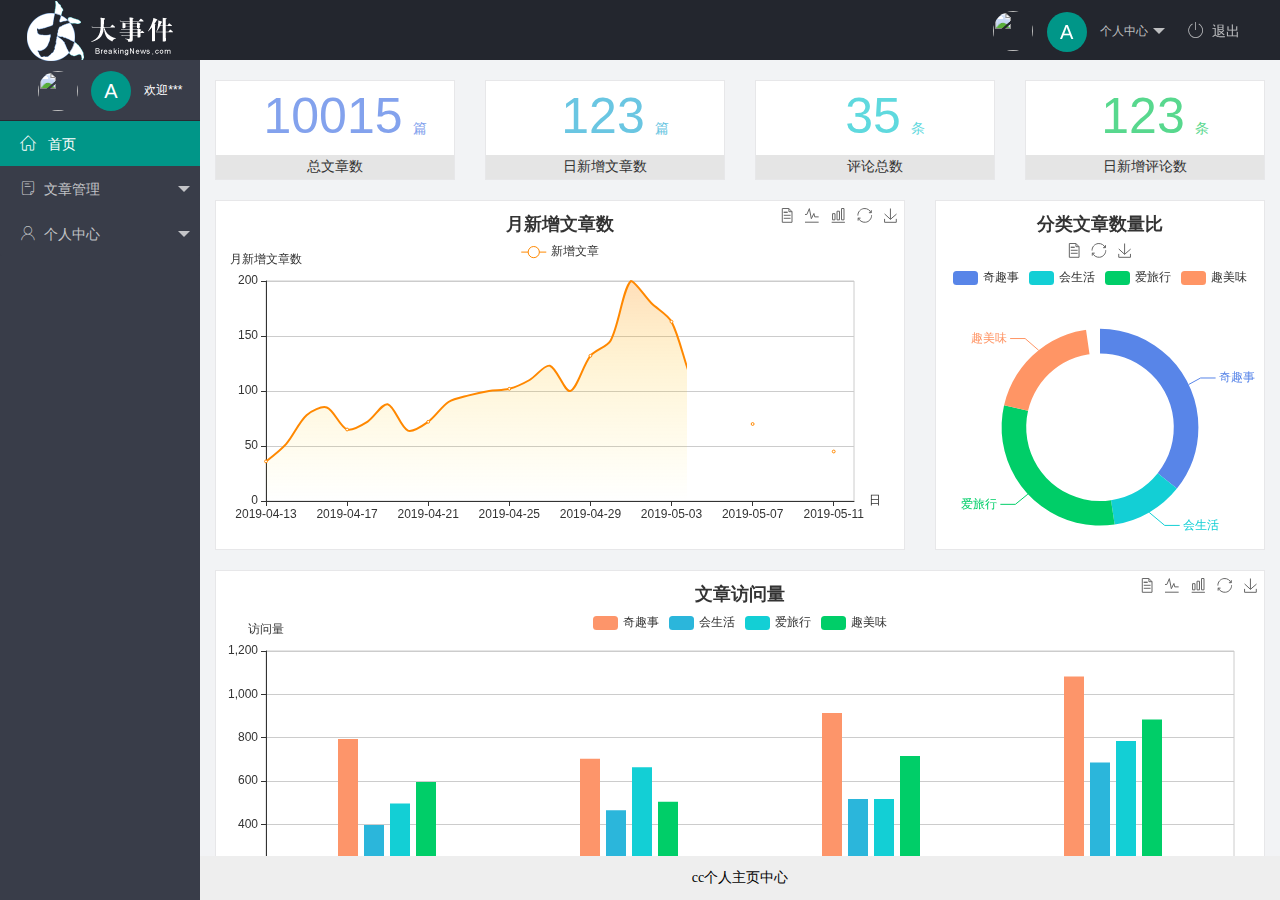
==== index.html @ 336de755 "完成了主页功能得开发" ====
<!DOCTYPE html>
<html lang="en">

<head>
    <meta charset="UTF-8">
    <meta http-equiv="X-UA-Compatible" content="IE=edge">
    <meta name="viewport" content="width=device-width, initial-scale=1.0">
    <title>后台主页</title>
    <!-- 导入layui的样式表 -->
    <link rel="stylesheet" href="./assets/lib/layui/css/layui.css">
    <!-- 导入自己的样式表 -->
    <link rel="stylesheet" href="./assets/css/index.css">
    <!-- 导入阿里字体图标样式 -->
    <link rel="stylesheet" href="./assets/fonts/iconfont.css">
</head>

<body class="layui-layout-body">
    <div class="layui-layout layui-layout-admin">
        <div class="layui-header">
            <div class="layui-logo">
                <img src="./assets/images/logo.png" alt="" />
            </div>
            <!-- 头部区域（可配合layui 已有的水平导航） -->
            <ul class="layui-nav layui-layout-right">
                <li class="layui-nav-item">
                    <a href="javascript:;" class="userinfo">
                        <img src="//tva1.sinaimg.cn/crop.0.0.118.118.180/5db11ff4gw1e77d3nqrv8j203b03cweg.jpg"
                            class="layui-nav-img">
                        <span class="text-avatar">A</span>
                        个人中心
                    </a>
                    <dl class="layui-nav-child">
                        <dd><a href="">基本资料</a></dd>
                        <dd><a href="">更换头像</a></dd>
                        <dd><a href="">重置密码</a></dd>
                    </dl>
                </li>
                <li class="layui-nav-item">
                    <a href="javascript:;" id="btnLogout"><span class="iconfont icon-tuichu"></span>退出</a>
                </li>
            </ul>
        </div>

        <div class="layui-side layui-bg-black">
            <div class="layui-side-scroll">
                <div class="userinfo">
                    <img src="//tva1.sinaimg.cn/crop.0.0.118.118.180/5db11ff4gw1e77d3nqrv8j203b03cweg.jpg"
                        class="layui-nav-img">
                    <span class="text-avatar">A</span>
                    <span id="welcome">欢迎***</span>
                </div>
                <!-- 左侧导航区域（可配合layui已有的垂直导航） -->
                <ul class="layui-nav layui-nav-tree" lay-shrink="all">
                    <li class="layui-nav-item layui-this">
                        <a href="./home/dashboard.html" target="fm">
                            <span class="iconfont icon-home">
                            </span>首页
                        </a>
                    </li>
                    <li class="layui-nav-item">
                        <a class="" href="javascript:;"><span class="iconfont icon-16"></span>文章管理</a>
                        <dl class="layui-nav-child">
                            <dd><a href="javascript:;"><i class="layui-icon layui-icon-form"></i>文章类别</a></dd>
                            <dd><a href="javascript:;"><i class="layui-icon layui-icon-template-1"></i>文章列表</a></dd>
                            <dd><a href="javascript:;"><i class="layui-icon layui-icon-edit"></i>发布文章</a></dd>
                        </dl>
                    </li>
                    <li class="layui-nav-item">
                        <a href="javascript:;"><span class="iconfont icon-user"></span>个人中心</a>
                        <dl class="layui-nav-child">
                            <dd><a href="javascript:;"><i class="layui-icon layui-icon-user"></i>基本资料</a></dd>
                            <dd><a href="javascript:;"><i class="layui-icon layui-icon-release"></i>更换头像</a></dd>
                            <dd><a href="javascript:;"><i class="layui-icon layui-icon-set-fill"></i>重置密码</a></dd>
                        </dl>
                    </li>
                </ul>
            </div>
        </div>

        <div class="layui-body">
            <!-- 内容主体区域 -->
            <!-- 默认指定一个页面 -->
            <iframe name="fm" src="./home/dashboard.html" frameborder="0"></iframe>
        </div>

        <div class="layui-footer">
            <!-- 底部固定区域 -->
            cc个人主页中心
        </div>
    </div>
    <!-- 导入layui的js文件 -->
    <script src="./assets/lib/layui/layui.all.js"></script>
    <!-- 导入jquery -->
    <script src="./assets/lib/jquery.js"></script>
    <!-- 导入baseAPIjs文件 -->
    <script src="./assets/js/baseAPI.js"></script>
    <!-- 导入自己的js文件 -->
    <script src="./assets/js/index.js"></script>
</body>

</html>
---- assets/lib/layui/css/layui.css ----
/** layui-v2.5.5 MIT License By https://www.layui.com */
 .layui-inline,img{display:inline-block;vertical-align:middle}h1,h2,h3,h4,h5,h6{font-weight:400}.layui-edge,.layui-header,.layui-inline,.layui-main{position:relative}.layui-body,.layui-edge,.layui-elip{overflow:hidden}.layui-btn,.layui-edge,.layui-inline,img{vertical-align:middle}.layui-btn,.layui-disabled,.layui-icon,.layui-unselect{-moz-user-select:none;-webkit-user-select:none;-ms-user-select:none}.layui-elip,.layui-form-checkbox span,.layui-form-pane .layui-form-label{text-overflow:ellipsis;white-space:nowrap}.layui-breadcrumb,.layui-tree-btnGroup{visibility:hidden}blockquote,body,button,dd,div,dl,dt,form,h1,h2,h3,h4,h5,h6,input,li,ol,p,pre,td,textarea,th,ul{margin:0;padding:0;-webkit-tap-highlight-color:rgba(0,0,0,0)}a:active,a:hover{outline:0}img{border:none}li{list-style:none}table{border-collapse:collapse;border-spacing:0}h4,h5,h6{font-size:100%}button,input,optgroup,option,select,textarea{font-family:inherit;font-size:inherit;font-style:inherit;font-weight:inherit;outline:0}pre{white-space:pre-wrap;white-space:-moz-pre-wrap;white-space:-pre-wrap;white-space:-o-pre-wrap;word-wrap:break-word}body{line-height:24px;font:14px Helvetica Neue,Helvetica,PingFang SC,Tahoma,Arial,sans-serif}hr{height:1px;margin:10px 0;border:0;clear:both}a{color:#333;text-decoration:none}a:hover{color:#777}a cite{font-style:normal;*cursor:pointer}.layui-border-box,.layui-border-box *{box-sizing:border-box}.layui-box,.layui-box *{box-sizing:content-box}.layui-clear{clear:both;*zoom:1}.layui-clear:after{content:'\20';clear:both;*zoom:1;display:block;height:0}.layui-inline{*display:inline;*zoom:1}.layui-edge{display:inline-block;width:0;height:0;border-width:6px;border-style:dashed;border-color:transparent}.layui-edge-top{top:-4px;border-bottom-color:#999;border-bottom-style:solid}.layui-edge-right{border-left-color:#999;border-left-style:solid}.layui-edge-bottom{top:2px;border-top-color:#999;border-top-style:solid}.layui-edge-left{border-right-color:#999;border-right-style:solid}.layui-disabled,.layui-disabled:hover{color:#d2d2d2!important;cursor:not-allowed!important}.layui-circle{border-radius:100%}.layui-show{display:block!important}.layui-hide{display:none!important}@font-face{font-family:layui-icon;src:url(../font/iconfont.eot?v=250);src:url(../font/iconfont.eot?v=250#iefix) format('embedded-opentype'),url(../font/iconfont.woff2?v=250) format('woff2'),url(../font/iconfont.woff?v=250) format('woff'),url(../font/iconfont.ttf?v=250) format('truetype'),url(../font/iconfont.svg?v=250#layui-icon) format('svg')}.layui-icon{font-family:layui-icon!important;font-size:16px;font-style:normal;-webkit-font-smoothing:antialiased;-moz-osx-font-smoothing:grayscale}.layui-icon-reply-fill:before{content:"\e611"}.layui-icon-set-fill:before{content:"\e614"}.layui-icon-menu-fill:before{content:"\e60f"}.layui-icon-search:before{content:"\e615"}.layui-icon-share:before{content:"\e641"}.layui-icon-set-sm:before{content:"\e620"}.layui-icon-engine:before{content:"\e628"}.layui-icon-close:before{content:"\1006"}.layui-icon-close-fill:before{content:"\1007"}.layui-icon-chart-screen:before{content:"\e629"}.layui-icon-star:before{content:"\e600"}.layui-icon-circle-dot:before{content:"\e617"}.layui-icon-chat:before{content:"\e606"}.layui-icon-release:before{content:"\e609"}.layui-icon-list:before{content:"\e60a"}.layui-icon-chart:before{content:"\e62c"}.layui-icon-ok-circle:before{content:"\1005"}.layui-icon-layim-theme:before{content:"\e61b"}.layui-icon-table:before{content:"\e62d"}.layui-icon-right:before{content:"\e602"}.layui-icon-left:before{content:"\e603"}.layui-icon-cart-simple:before{content:"\e698"}.layui-icon-face-cry:before{content:"\e69c"}.layui-icon-face-smile:before{content:"\e6af"}.layui-icon-survey:before{content:"\e6b2"}.layui-icon-tree:before{content:"\e62e"}.layui-icon-upload-circle:before{content:"\e62f"}.layui-icon-add-circle:before{content:"\e61f"}.layui-icon-download-circle:before{content:"\e601"}.layui-icon-templeate-1:before{content:"\e630"}.layui-icon-util:before{content:"\e631"}.layui-icon-face-surprised:before{content:"\e664"}.layui-icon-edit:before{content:"\e642"}.layui-icon-speaker:before{content:"\e645"}.layui-icon-down:before{content:"\e61a"}.layui-icon-file:before{content:"\e621"}.layui-icon-layouts:before{content:"\e632"}.layui-icon-rate-half:before{content:"\e6c9"}.layui-icon-add-circle-fine:before{content:"\e608"}.layui-icon-prev-circle:before{content:"\e633"}.layui-icon-read:before{content:"\e705"}.layui-icon-404:before{content:"\e61c"}.layui-icon-carousel:before{content:"\e634"}.layui-icon-help:before{content:"\e607"}.layui-icon-code-circle:before{content:"\e635"}.layui-icon-water:before{content:"\e636"}.layui-icon-username:before{content:"\e66f"}.layui-icon-find-fill:before{content:"\e670"}.layui-icon-about:before{content:"\e60b"}.layui-icon-location:before{content:"\e715"}.layui-icon-up:before{content:"\e619"}.layui-icon-pause:before{content:"\e651"}.layui-icon-date:before{content:"\e637"}.layui-icon-layim-uploadfile:before{content:"\e61d"}.layui-icon-delete:before{content:"\e640"}.layui-icon-play:before{content:"\e652"}.layui-icon-top:before{content:"\e604"}.layui-icon-friends:before{content:"\e612"}.layui-icon-refresh-3:before{content:"\e9aa"}.layui-icon-ok:before{content:"\e605"}.layui-icon-layer:before{content:"\e638"}.layui-icon-face-smile-fine:before{content:"\e60c"}.layui-icon-dollar:before{content:"\e659"}.layui-icon-group:before{content:"\e613"}.layui-icon-layim-download:before{content:"\e61e"}.layui-icon-picture-fine:before{content:"\e60d"}.layui-icon-link:before{content:"\e64c"}.layui-icon-diamond:before{content:"\e735"}.layui-icon-log:before{content:"\e60e"}.layui-icon-rate-solid:before{content:"\e67a"}.layui-icon-fonts-del:before{content:"\e64f"}.layui-icon-unlink:before{content:"\e64d"}.layui-icon-fonts-clear:before{content:"\e639"}.layui-icon-triangle-r:before{content:"\e623"}.layui-icon-circle:before{content:"\e63f"}.layui-icon-radio:before{content:"\e643"}.layui-icon-align-center:before{content:"\e647"}.layui-icon-align-right:before{content:"\e648"}.layui-icon-align-left:before{content:"\e649"}.layui-icon-loading-1:before{content:"\e63e"}.layui-icon-return:before{content:"\e65c"}.layui-icon-fonts-strong:before{content:"\e62b"}.layui-icon-upload:before{content:"\e67c"}.layui-icon-dialogue:before{content:"\e63a"}.layui-icon-video:before{content:"\e6ed"}.layui-icon-headset:before{content:"\e6fc"}.layui-icon-cellphone-fine:before{content:"\e63b"}.layui-icon-add-1:before{content:"\e654"}.layui-icon-face-smile-b:before{content:"\e650"}.layui-icon-fonts-html:before{content:"\e64b"}.layui-icon-form:before{content:"\e63c"}.layui-icon-cart:before{content:"\e657"}.layui-icon-camera-fill:before{content:"\e65d"}.layui-icon-tabs:before{content:"\e62a"}.layui-icon-fonts-code:before{content:"\e64e"}.layui-icon-fire:before{content:"\e756"}.layui-icon-set:before{content:"\e716"}.layui-icon-fonts-u:before{content:"\e646"}.layui-icon-triangle-d:before{content:"\e625"}.layui-icon-tips:before{content:"\e702"}.layui-icon-picture:before{content:"\e64a"}.layui-icon-more-vertical:before{content:"\e671"}.layui-icon-flag:before{content:"\e66c"}.layui-icon-loading:before{content:"\e63d"}.layui-icon-fonts-i:before{content:"\e644"}.layui-icon-refresh-1:before{content:"\e666"}.layui-icon-rmb:before{content:"\e65e"}.layui-icon-home:before{content:"\e68e"}.layui-icon-user:before{content:"\e770"}.layui-icon-notice:before{content:"\e667"}.layui-icon-login-weibo:before{content:"\e675"}.layui-icon-voice:before{content:"\e688"}.layui-icon-upload-drag:before{content:"\e681"}.layui-icon-login-qq:before{content:"\e676"}.layui-icon-snowflake:before{content:"\e6b1"}.layui-icon-file-b:before{content:"\e655"}.layui-icon-template:before{content:"\e663"}.layui-icon-auz:before{content:"\e672"}.layui-icon-console:before{content:"\e665"}.layui-icon-app:before{content:"\e653"}.layui-icon-prev:before{content:"\e65a"}.layui-icon-website:before{content:"\e7ae"}.layui-icon-next:before{content:"\e65b"}.layui-icon-component:before{content:"\e857"}.layui-icon-more:before{content:"\e65f"}.layui-icon-login-wechat:before{content:"\e677"}.layui-icon-shrink-right:before{content:"\e668"}.layui-icon-spread-left:before{content:"\e66b"}.layui-icon-camera:before{content:"\e660"}.layui-icon-note:before{content:"\e66e"}.layui-icon-refresh:before{content:"\e669"}.layui-icon-female:before{content:"\e661"}.layui-icon-male:before{content:"\e662"}.layui-icon-password:before{content:"\e673"}.layui-icon-senior:before{content:"\e674"}.layui-icon-theme:before{content:"\e66a"}.layui-icon-tread:before{content:"\e6c5"}.layui-icon-praise:before{content:"\e6c6"}.layui-icon-star-fill:before{content:"\e658"}.layui-icon-rate:before{content:"\e67b"}.layui-icon-template-1:before{content:"\e656"}.layui-icon-vercode:before{content:"\e679"}.layui-icon-cellphone:before{content:"\e678"}.layui-icon-screen-full:before{content:"\e622"}.layui-icon-screen-restore:before{content:"\e758"}.layui-icon-cols:before{content:"\e610"}.layui-icon-export:before{content:"\e67d"}.layui-icon-print:before{content:"\e66d"}.layui-icon-slider:before{content:"\e714"}.layui-icon-addition:before{content:"\e624"}.layui-icon-subtraction:before{content:"\e67e"}.layui-icon-service:before{content:"\e626"}.layui-icon-transfer:before{content:"\e691"}.layui-main{width:1140px;margin:0 auto}.layui-header{z-index:1000;height:60px}.layui-header a:hover{transition:all .5s;-webkit-transition:all .5s}.layui-side{position:fixed;left:0;top:0;bottom:0;z-index:999;width:200px;overflow-x:hidden}.layui-side-scroll{position:relative;width:220px;height:100%;overflow-x:hidden}.layui-body{position:absolute;left:200px;right:0;top:0;bottom:0;z-index:998;width:auto;overflow-y:auto;box-sizing:border-box}.layui-layout-body{overflow:hidden}.layui-layout-admin .layui-header{background-color:#23262E}.layui-layout-admin .layui-side{top:60px;width:200px;overflow-x:hidden}.layui-layout-admin .layui-body{position:fixed;top:60px;bottom:44px}.layui-layout-admin .layui-main{width:auto;margin:0 15px}.layui-layout-admin .layui-footer{position:fixed;left:200px;right:0;bottom:0;height:44px;line-height:44px;padding:0 15px;background-color:#eee}.layui-layout-admin .layui-logo{position:absolute;left:0;top:0;width:200px;height:100%;line-height:60px;text-align:center;color:#009688;font-size:16px}.layui-layout-admin .layui-header .layui-nav{background:0 0}.layui-layout-left{position:absolute!important;left:200px;top:0}.layui-layout-right{position:absolute!important;right:0;top:0}.layui-container{position:relative;margin:0 auto;padding:0 15px;box-sizing:border-box}.layui-fluid{position:relative;margin:0 auto;padding:0 15px}.layui-row:after,.layui-row:before{content:'';display:block;clear:both}.layui-col-lg1,.layui-col-lg10,.layui-col-lg11,.layui-col-lg12,.layui-col-lg2,.layui-col-lg3,.layui-col-lg4,.layui-col-lg5,.layui-col-lg6,.layui-col-lg7,.layui-col-lg8,.layui-col-lg9,.layui-col-md1,.layui-col-md10,.layui-col-md11,.layui-col-md12,.layui-col-md2,.layui-col-md3,.layui-col-md4,.layui-col-md5,.layui-col-md6,.layui-col-md7,.layui-col-md8,.layui-col-md9,.layui-col-sm1,.layui-col-sm10,.layui-col-sm11,.layui-col-sm12,.layui-col-sm2,.layui-col-sm3,.layui-col-sm4,.layui-col-sm5,.layui-col-sm6,.layui-col-sm7,.layui-col-sm8,.layui-col-sm9,.layui-col-xs1,.layui-col-xs10,.layui-col-xs11,.layui-col-xs12,.layui-col-xs2,.layui-col-xs3,.layui-col-xs4,.layui-col-xs5,.layui-col-xs6,.layui-col-xs7,.layui-col-xs8,.layui-col-xs9{position:relative;display:block;box-sizing:border-box}.layui-col-xs1,.layui-col-xs10,.layui-col-xs11,.layui-col-xs12,.layui-col-xs2,.layui-col-xs3,.layui-col-xs4,.layui-col-xs5,.layui-col-xs6,.layui-col-xs7,.layui-col-xs8,.layui-col-xs9{float:left}.layui-col-xs1{width:8.33333333%}.layui-col-xs2{width:16.66666667%}.layui-col-xs3{width:25%}.layui-col-xs4{width:33.33333333%}.layui-col-xs5{width:41.66666667%}.layui-col-xs6{width:50%}.layui-col-xs7{width:58.33333333%}.layui-col-xs8{width:66.66666667%}.layui-col-xs9{width:75%}.layui-col-xs10{width:83.33333333%}.layui-col-xs11{width:91.66666667%}.layui-col-xs12{width:100%}.layui-col-xs-offset1{margin-left:8.33333333%}.layui-col-xs-offset2{margin-left:16.66666667%}.layui-col-xs-offset3{margin-left:25%}.layui-col-xs-offset4{margin-left:33.33333333%}.layui-col-xs-offset5{margin-left:41.66666667%}.layui-col-xs-offset6{margin-left:50%}.layui-col-xs-offset7{margin-left:58.33333333%}.layui-col-xs-offset8{margin-left:66.66666667%}.layui-col-xs-offset9{margin-left:75%}.layui-col-xs-offset10{margin-left:83.33333333%}.layui-col-xs-offset11{margin-left:91.66666667%}.layui-col-xs-offset12{margin-left:100%}@media screen and (max-width:768px){.layui-hide-xs{display:none!important}.layui-show-xs-block{display:block!important}.layui-show-xs-inline{display:inline!important}.layui-show-xs-inline-block{display:inline-block!important}}@media screen and (min-width:768px){.layui-container{width:750px}.layui-hide-sm{display:none!important}.layui-show-sm-block{display:block!important}.layui-show-sm-inline{display:inline!important}.layui-show-sm-inline-block{display:inline-block!important}.layui-col-sm1,.layui-col-sm10,.layui-col-sm11,.layui-col-sm12,.layui-col-sm2,.layui-col-sm3,.layui-col-sm4,.layui-col-sm5,.layui-col-sm6,.layui-col-sm7,.layui-col-sm8,.layui-col-sm9{float:left}.layui-col-sm1{width:8.33333333%}.layui-col-sm2{width:16.66666667%}.layui-col-sm3{width:25%}.layui-col-sm4{width:33.33333333%}.layui-col-sm5{width:41.66666667%}.layui-col-sm6{width:50%}.layui-col-sm7{width:58.33333333%}.layui-col-sm8{width:66.66666667%}.layui-col-sm9{width:75%}.layui-col-sm10{width:83.33333333%}.layui-col-sm11{width:91.66666667%}.layui-col-sm12{width:100%}.layui-col-sm-offset1{margin-left:8.33333333%}.layui-col-sm-offset2{margin-left:16.66666667%}.layui-col-sm-offset3{margin-left:25%}.layui-col-sm-offset4{margin-left:33.33333333%}.layui-col-sm-offset5{margin-left:41.66666667%}.layui-col-sm-offset6{margin-left:50%}.layui-col-sm-offset7{margin-left:58.33333333%}.layui-col-sm-offset8{margin-left:66.66666667%}.layui-col-sm-offset9{margin-left:75%}.layui-col-sm-offset10{margin-left:83.33333333%}.layui-col-sm-offset11{margin-left:91.66666667%}.layui-col-sm-offset12{margin-left:100%}}@media screen and (min-width:992px){.layui-container{width:970px}.layui-hide-md{display:none!important}.layui-show-md-block{display:block!important}.layui-show-md-inline{display:inline!important}.layui-show-md-inline-block{display:inline-block!important}.layui-col-md1,.layui-col-md10,.layui-col-md11,.layui-col-md12,.layui-col-md2,.layui-col-md3,.layui-col-md4,.layui-col-md5,.layui-col-md6,.layui-col-md7,.layui-col-md8,.layui-col-md9{float:left}.layui-col-md1{width:8.33333333%}.layui-col-md2{width:16.66666667%}.layui-col-md3{width:25%}.layui-col-md4{width:33.33333333%}.layui-col-md5{width:41.66666667%}.layui-col-md6{width:50%}.layui-col-md7{width:58.33333333%}.layui-col-md8{width:66.66666667%}.layui-col-md9{width:75%}.layui-col-md10{width:83.33333333%}.layui-col-md11{width:91.66666667%}.layui-col-md12{width:100%}.layui-col-md-offset1{margin-left:8.33333333%}.layui-col-md-offset2{margin-left:16.66666667%}.layui-col-md-offset3{margin-left:25%}.layui-col-md-offset4{margin-left:33.33333333%}.layui-col-md-offset5{margin-left:41.66666667%}.layui-col-md-offset6{margin-left:50%}.layui-col-md-offset7{margin-left:58.33333333%}.layui-col-md-offset8{margin-left:66.66666667%}.layui-col-md-offset9{margin-left:75%}.layui-col-md-offset10{margin-left:83.33333333%}.layui-col-md-offset11{margin-left:91.66666667%}.layui-col-md-offset12{margin-left:100%}}@media screen and (min-width:1200px){.layui-container{width:1170px}.layui-hide-lg{display:none!important}.layui-show-lg-block{display:block!important}.layui-show-lg-inline{display:inline!important}.layui-show-lg-inline-block{display:inline-block!important}.layui-col-lg1,.layui-col-lg10,.layui-col-lg11,.layui-col-lg12,.layui-col-lg2,.layui-col-lg3,.layui-col-lg4,.layui-col-lg5,.layui-col-lg6,.layui-col-lg7,.layui-col-lg8,.layui-col-lg9{float:left}.layui-col-lg1{width:8.33333333%}.layui-col-lg2{width:16.66666667%}.layui-col-lg3{width:25%}.layui-col-lg4{width:33.33333333%}.layui-col-lg5{width:41.66666667%}.layui-col-lg6{width:50%}.layui-col-lg7{width:58.33333333%}.layui-col-lg8{width:66.66666667%}.layui-col-lg9{width:75%}.layui-col-lg10{width:83.33333333%}.layui-col-lg11{width:91.66666667%}.layui-col-lg12{width:100%}.layui-col-lg-offset1{margin-left:8.33333333%}.layui-col-lg-offset2{margin-left:16.66666667%}.layui-col-lg-offset3{margin-left:25%}.layui-col-lg-offset4{margin-left:33.33333333%}.layui-col-lg-offset5{margin-left:41.66666667%}.layui-col-lg-offset6{margin-left:50%}.layui-col-lg-offset7{margin-left:58.33333333%}.layui-col-lg-offset8{margin-left:66.66666667%}.layui-col-lg-offset9{margin-left:75%}.layui-col-lg-offset10{margin-left:83.33333333%}.layui-col-lg-offset11{margin-left:91.66666667%}.layui-col-lg-offset12{margin-left:100%}}.layui-col-space1{margin:-.5px}.layui-col-space1>*{padding:.5px}.layui-col-space3{margin:-1.5px}.layui-col-space3>*{padding:1.5px}.layui-col-space5{margin:-2.5px}.layui-col-space5>*{padding:2.5px}.layui-col-space8{margin:-3.5px}.layui-col-space8>*{padding:3.5px}.layui-col-space10{margin:-5px}.layui-col-space10>*{padding:5px}.layui-col-space12{margin:-6px}.layui-col-space12>*{padding:6px}.layui-col-space15{margin:-7.5px}.layui-col-space15>*{padding:7.5px}.layui-col-space18{margin:-9px}.layui-col-space18>*{padding:9px}.layui-col-space20{margin:-10px}.layui-col-space20>*{padding:10px}.layui-col-space22{margin:-11px}.layui-col-space22>*{padding:11px}.layui-col-space25{margin:-12.5px}.layui-col-space25>*{padding:12.5px}.layui-col-space30{margin:-15px}.layui-col-space30>*{padding:15px}.layui-btn,.layui-input,.layui-select,.layui-textarea,.layui-upload-button{outline:0;-webkit-appearance:none;transition:all .3s;-webkit-transition:all .3s;box-sizing:border-box}.layui-elem-quote{margin-bottom:10px;padding:15px;line-height:22px;border-left:5px solid #009688;border-radius:0 2px 2px 0;background-color:#f2f2f2}.layui-quote-nm{border-style:solid;border-width:1px 1px 1px 5px;background:0 0}.layui-elem-field{margin-bottom:10px;padding:0;border-width:1px;border-style:solid}.layui-elem-field legend{margin-left:20px;padding:0 10px;font-size:20px;font-weight:300}.layui-field-title{margin:10px 0 20px;border-width:1px 0 0}.layui-field-box{padding:10px 15px}.layui-field-title .layui-field-box{padding:10px 0}.layui-progress{position:relative;height:6px;border-radius:20px;background-color:#e2e2e2}.layui-progress-bar{position:absolute;left:0;top:0;width:0;max-width:100%;height:6px;border-radius:20px;text-align:right;background-color:#5FB878;transition:all .3s;-webkit-transition:all .3s}.layui-progress-big,.layui-progress-big .layui-progress-bar{height:18px;line-height:18px}.layui-progress-text{position:relative;top:-20px;line-height:18px;font-size:12px;color:#666}.layui-progress-big .layui-progress-text{position:static;padding:0 10px;color:#fff}.layui-collapse{border-width:1px;border-style:solid;border-radius:2px}.layui-colla-content,.layui-colla-item{border-top-width:1px;border-top-style:solid}.layui-colla-item:first-child{border-top:none}.layui-colla-title{position:relative;height:42px;line-height:42px;padding:0 15px 0 35px;color:#333;background-color:#f2f2f2;cursor:pointer;font-size:14px;overflow:hidden}.layui-colla-content{display:none;padding:10px 15px;line-height:22px;color:#666}.layui-colla-icon{position:absolute;left:15px;top:0;font-size:14px}.layui-card{margin-bottom:15px;border-radius:2px;background-color:#fff;box-shadow:0 1px 2px 0 rgba(0,0,0,.05)}.layui-card:last-child{margin-bottom:0}.layui-card-header{position:relative;height:42px;line-height:42px;padding:0 15px;border-bottom:1px solid #f6f6f6;color:#333;border-radius:2px 2px 0 0;font-size:14px}.layui-bg-black,.layui-bg-blue,.layui-bg-cyan,.layui-bg-green,.layui-bg-orange,.layui-bg-red{color:#fff!important}.layui-card-body{position:relative;padding:10px 15px;line-height:24px}.layui-card-body[pad15]{padding:15px}.layui-card-body[pad20]{padding:20px}.layui-card-body .layui-table{margin:5px 0}.layui-card .layui-tab{margin:0}.layui-panel-window{position:relative;padding:15px;border-radius:0;border-top:5px solid #E6E6E6;background-color:#fff}.layui-auxiliar-moving{position:fixed;left:0;right:0;top:0;bottom:0;width:100%;height:100%;background:0 0;z-index:9999999999}.layui-form-label,.layui-form-mid,.layui-form-select,.layui-input-block,.layui-input-inline,.layui-textarea{position:relative}.layui-bg-red{background-color:#FF5722!important}.layui-bg-orange{background-color:#FFB800!important}.layui-bg-green{background-color:#009688!important}.layui-bg-cyan{background-color:#2F4056!important}.layui-bg-blue{background-color:#1E9FFF!important}.layui-bg-black{background-color:#393D49!important}.layui-bg-gray{background-color:#eee!important;color:#666!important}.layui-badge-rim,.layui-colla-content,.layui-colla-item,.layui-collapse,.layui-elem-field,.layui-form-pane .layui-form-item[pane],.layui-form-pane .layui-form-label,.layui-input,.layui-layedit,.layui-layedit-tool,.layui-quote-nm,.layui-select,.layui-tab-bar,.layui-tab-card,.layui-tab-title,.layui-tab-title .layui-this:after,.layui-textarea{border-color:#e6e6e6}.layui-timeline-item:before,hr{background-color:#e6e6e6}.layui-text{line-height:22px;font-size:14px;color:#666}.layui-text h1,.layui-text h2,.layui-text h3{font-weight:500;color:#333}.layui-text h1{font-size:30px}.layui-text h2{font-size:24px}.layui-text h3{font-size:18px}.layui-text a:not(.layui-btn){color:#01AAED}.layui-text a:not(.layui-btn):hover{text-decoration:underline}.layui-text ul{padding:5px 0 5px 15px}.layui-text ul li{margin-top:5px;list-style-type:disc}.layui-text em,.layui-word-aux{color:#999!important;padding:0 5px!important}.layui-btn{display:inline-block;height:38px;line-height:38px;padding:0 18px;background-color:#009688;color:#fff;white-space:nowrap;text-align:center;font-size:14px;border:none;border-radius:2px;cursor:pointer}.layui-btn:hover{opacity:.8;filter:alpha(opacity=80);color:#fff}.layui-btn:active{opacity:1;filter:alpha(opacity=100)}.layui-btn+.layui-btn{margin-left:10px}.layui-btn-container{font-size:0}.layui-btn-container .layui-btn{margin-right:10px;margin-bottom:10px}.layui-btn-container .layui-btn+.layui-btn{margin-left:0}.layui-table .layui-btn-container .layui-btn{margin-bottom:9px}.layui-btn-radius{border-radius:100px}.layui-btn .layui-icon{margin-right:3px;font-size:18px;vertical-align:bottom;vertical-align:middle\9}.layui-btn-primary{border:1px solid #C9C9C9;background-color:#fff;color:#555}.layui-btn-primary:hover{border-color:#009688;color:#333}.layui-btn-normal{background-color:#1E9FFF}.layui-btn-warm{background-color:#FFB800}.layui-btn-danger{background-color:#FF5722}.layui-btn-checked{background-color:#5FB878}.layui-btn-disabled,.layui-btn-disabled:active,.layui-btn-disabled:hover{border:1px solid #e6e6e6;background-color:#FBFBFB;color:#C9C9C9;cursor:not-allowed;opacity:1}.layui-btn-lg{height:44px;line-height:44px;padding:0 25px;font-size:16px}.layui-btn-sm{height:30px;line-height:30px;padding:0 10px;font-size:12px}.layui-btn-sm i{font-size:16px!important}.layui-btn-xs{height:22px;line-height:22px;padding:0 5px;font-size:12px}.layui-btn-xs i{font-size:14px!important}.layui-btn-group{display:inline-block;vertical-align:middle;font-size:0}.layui-btn-group .layui-btn{margin-left:0!important;margin-right:0!important;border-left:1px solid rgba(255,255,255,.5);border-radius:0}.layui-btn-group .layui-btn-primary{border-left:none}.layui-btn-group .layui-btn-primary:hover{border-color:#C9C9C9;color:#009688}.layui-btn-group .layui-btn:first-child{border-left:none;border-radius:2px 0 0 2px}.layui-btn-group .layui-btn-primary:first-child{border-left:1px solid #c9c9c9}.layui-btn-group .layui-btn:last-child{border-radius:0 2px 2px 0}.layui-btn-group .layui-btn+.layui-btn{margin-left:0}.layui-btn-group+.layui-btn-group{margin-left:10px}.layui-btn-fluid{width:100%}.layui-input,.layui-select,.layui-textarea{height:38px;line-height:1.3;line-height:38px\9;border-width:1px;border-style:solid;background-color:#fff;border-radius:2px}.layui-input::-webkit-input-placeholder,.layui-select::-webkit-input-placeholder,.layui-textarea::-webkit-input-placeholder{line-height:1.3}.layui-input,.layui-textarea{display:block;width:100%;padding-left:10px}.layui-input:hover,.layui-textarea:hover{border-color:#D2D2D2!important}.layui-input:focus,.layui-textarea:focus{border-color:#C9C9C9!important}.layui-textarea{min-height:100px;height:auto;line-height:20px;padding:6px 10px;resize:vertical}.layui-select{padding:0 10px}.layui-form input[type=checkbox],.layui-form input[type=radio],.layui-form select{display:none}.layui-form [lay-ignore]{display:initial}.layui-form-item{margin-bottom:15px;clear:both;*zoom:1}.layui-form-item:after{content:'\20';clear:both;*zoom:1;display:block;height:0}.layui-form-label{float:left;display:block;padding:9px 15px;width:80px;font-weight:400;line-height:20px;text-align:right}.layui-form-label-col{display:block;float:none;padding:9px 0;line-height:20px;text-align:left}.layui-form-item .layui-inline{margin-bottom:5px;margin-right:10px}.layui-input-block{margin-left:110px;min-height:36px}.layui-input-inline{display:inline-block;vertical-align:middle}.layui-form-item .layui-input-inline{float:left;width:190px;margin-right:10px}.layui-form-text .layui-input-inline{width:auto}.layui-form-mid{float:left;display:block;padding:9px 0!important;line-height:20px;margin-right:10px}.layui-form-danger+.layui-form-select .layui-input,.layui-form-danger:focus{border-color:#FF5722!important}.layui-form-select .layui-input{padding-right:30px;cursor:pointer}.layui-form-select .layui-edge{position:absolute;right:10px;top:50%;margin-top:-3px;cursor:pointer;border-width:6px;border-top-color:#c2c2c2;border-top-style:solid;transition:all .3s;-webkit-transition:all .3s}.layui-form-select dl{display:none;position:absolute;left:0;top:42px;padding:5px 0;z-index:899;min-width:100%;border:1px solid #d2d2d2;max-height:300px;overflow-y:auto;background-color:#fff;border-radius:2px;box-shadow:0 2px 4px rgba(0,0,0,.12);box-sizing:border-box}.layui-form-select dl dd,.layui-form-select dl dt{padding:0 10px;line-height:36px;white-space:nowrap;overflow:hidden;text-overflow:ellipsis}.layui-form-select dl dt{font-size:12px;color:#999}.layui-form-select dl dd{cursor:pointer}.layui-form-select dl dd:hover{background-color:#f2f2f2;-webkit-transition:.5s all;transition:.5s all}.layui-form-select .layui-select-group dd{padding-left:20px}.layui-form-select dl dd.layui-select-tips{padding-left:10px!important;color:#999}.layui-form-select dl dd.layui-this{background-color:#5FB878;color:#fff}.layui-form-checkbox,.layui-form-select dl dd.layui-disabled{background-color:#fff}.layui-form-selected dl{display:block}.layui-form-checkbox,.layui-form-checkbox *,.layui-form-switch{display:inline-block;vertical-align:middle}.layui-form-selected .layui-edge{margin-top:-9px;-webkit-transform:rotate(180deg);transform:rotate(180deg);margin-top:-3px\9}:root .layui-form-selected .layui-edge{margin-top:-9px\0/IE9}.layui-form-selectup dl{top:auto;bottom:42px}.layui-select-none{margin:5px 0;text-align:center;color:#999}.layui-select-disabled .layui-disabled{border-color:#eee!important}.layui-select-disabled .layui-edge{border-top-color:#d2d2d2}.layui-form-checkbox{position:relative;height:30px;line-height:30px;margin-right:10px;padding-right:30px;cursor:pointer;font-size:0;-webkit-transition:.1s linear;transition:.1s linear;box-sizing:border-box}.layui-form-checkbox span{padding:0 10px;height:100%;font-size:14px;border-radius:2px 0 0 2px;background-color:#d2d2d2;color:#fff;overflow:hidden}.layui-form-checkbox:hover span{background-color:#c2c2c2}.layui-form-checkbox i{position:absolute;right:0;top:0;width:30px;height:28px;border:1px solid #d2d2d2;border-left:none;border-radius:0 2px 2px 0;color:#fff;font-size:20px;text-align:center}.layui-form-checkbox:hover i{border-color:#c2c2c2;color:#c2c2c2}.layui-form-checked,.layui-form-checked:hover{border-color:#5FB878}.layui-form-checked span,.layui-form-checked:hover span{background-color:#5FB878}.layui-form-checked i,.layui-form-checked:hover i{color:#5FB878}.layui-form-item .layui-form-checkbox{margin-top:4px}.layui-form-checkbox[lay-skin=primary]{height:auto!important;line-height:normal!important;min-width:18px;min-height:18px;border:none!important;margin-right:0;padding-left:28px;padding-right:0;background:0 0}.layui-form-checkbox[lay-skin=primary] span{padding-left:0;padding-right:15px;line-height:18px;background:0 0;color:#666}.layui-form-checkbox[lay-skin=primary] i{right:auto;left:0;width:16px;height:16px;line-height:16px;border:1px solid #d2d2d2;font-size:12px;border-radius:2px;background-color:#fff;-webkit-transition:.1s linear;transition:.1s linear}.layui-form-checkbox[lay-skin=primary]:hover i{border-color:#5FB878;color:#fff}.layui-form-checked[lay-skin=primary] i{border-color:#5FB878!important;background-color:#5FB878;color:#fff}.layui-checkbox-disbaled[lay-skin=primary] span{background:0 0!important;color:#c2c2c2}.layui-checkbox-disbaled[lay-skin=primary]:hover i{border-color:#d2d2d2}.layui-form-item .layui-form-checkbox[lay-skin=primary]{margin-top:10px}.layui-form-switch{position:relative;height:22px;line-height:22px;min-width:35px;padding:0 5px;margin-top:8px;border:1px solid #d2d2d2;border-radius:20px;cursor:pointer;background-color:#fff;-webkit-transition:.1s linear;transition:.1s linear}.layui-form-switch i{position:absolute;left:5px;top:3px;width:16px;height:16px;border-radius:20px;background-color:#d2d2d2;-webkit-transition:.1s linear;transition:.1s linear}.layui-form-switch em{position:relative;top:0;width:25px;margin-left:21px;padding:0!important;text-align:center!important;color:#999!important;font-style:normal!important;font-size:12px}.layui-form-onswitch{border-color:#5FB878;background-color:#5FB878}.layui-checkbox-disbaled,.layui-checkbox-disbaled i{border-color:#e2e2e2!important}.layui-form-onswitch i{left:100%;margin-left:-21px;background-color:#fff}.layui-form-onswitch em{margin-left:5px;margin-right:21px;color:#fff!important}.layui-checkbox-disbaled span{background-color:#e2e2e2!important}.layui-checkbox-disbaled:hover i{color:#fff!important}[lay-radio]{display:none}.layui-form-radio,.layui-form-radio *{display:inline-block;vertical-align:middle}.layui-form-radio{line-height:28px;margin:6px 10px 0 0;padding-right:10px;cursor:pointer;font-size:0}.layui-form-radio *{font-size:14px}.layui-form-radio>i{margin-right:8px;font-size:22px;color:#c2c2c2}.layui-form-radio>i:hover,.layui-form-radioed>i{color:#5FB878}.layui-radio-disbaled>i{color:#e2e2e2!important}.layui-form-pane .layui-form-label{width:110px;padding:8px 15px;height:38px;line-height:20px;border-width:1px;border-style:solid;border-radius:2px 0 0 2px;text-align:center;background-color:#FBFBFB;overflow:hidden;box-sizing:border-box}.layui-form-pane .layui-input-inline{margin-left:-1px}.layui-form-pane .layui-input-block{margin-left:110px;left:-1px}.layui-form-pane .layui-input{border-radius:0 2px 2px 0}.layui-form-pane .layui-form-text .layui-form-label{float:none;width:100%;border-radius:2px;box-sizing:border-box;text-align:left}.layui-form-pane .layui-form-text .layui-input-inline{display:block;margin:0;top:-1px;clear:both}.layui-form-pane .layui-form-text .layui-input-block{margin:0;left:0;top:-1px}.layui-form-pane .layui-form-text .layui-textarea{min-height:100px;border-radius:0 0 2px 2px}.layui-form-pane .layui-form-checkbox{margin:4px 0 4px 10px}.layui-form-pane .layui-form-radio,.layui-form-pane .layui-form-switch{margin-top:6px;margin-left:10px}.layui-form-pane .layui-form-item[pane]{position:relative;border-width:1px;border-style:solid}.layui-form-pane .layui-form-item[pane] .layui-form-label{position:absolute;left:0;top:0;height:100%;border-width:0 1px 0 0}.layui-form-pane .layui-form-item[pane] .layui-input-inline{margin-left:110px}@media screen and (max-width:450px){.layui-form-item .layui-form-label{text-overflow:ellipsis;overflow:hidden;white-space:nowrap}.layui-form-item .layui-inline{display:block;margin-right:0;margin-bottom:20px;clear:both}.layui-form-item .layui-inline:after{content:'\20';clear:both;display:block;height:0}.layui-form-item .layui-input-inline{display:block;float:none;left:-3px;width:auto;margin:0 0 10px 112px}.layui-form-item .layui-input-inline+.layui-form-mid{margin-left:110px;top:-5px;padding:0}.layui-form-item .layui-form-checkbox{margin-right:5px;margin-bottom:5px}}.layui-layedit{border-width:1px;border-style:solid;border-radius:2px}.layui-layedit-tool{padding:3px 5px;border-bottom-width:1px;border-bottom-style:solid;font-size:0}.layedit-tool-fixed{position:fixed;top:0;border-top:1px solid #e2e2e2}.layui-layedit-tool .layedit-tool-mid,.layui-layedit-tool .layui-icon{display:inline-block;vertical-align:middle;text-align:center;font-size:14px}.layui-layedit-tool .layui-icon{position:relative;width:32px;height:30px;line-height:30px;margin:3px 5px;color:#777;cursor:pointer;border-radius:2px}.layui-layedit-tool .layui-icon:hover{color:#393D49}.layui-layedit-tool .layui-icon:active{color:#000}.layui-layedit-tool .layedit-tool-active{background-color:#e2e2e2;color:#000}.layui-layedit-tool .layui-disabled,.layui-layedit-tool .layui-disabled:hover{color:#d2d2d2;cursor:not-allowed}.layui-layedit-tool .layedit-tool-mid{width:1px;height:18px;margin:0 10px;background-color:#d2d2d2}.layedit-tool-html{width:50px!important;font-size:30px!important}.layedit-tool-b,.layedit-tool-code,.layedit-tool-help{font-size:16px!important}.layedit-tool-d,.layedit-tool-face,.layedit-tool-image,.layedit-tool-unlink{font-size:18px!important}.layedit-tool-image input{position:absolute;font-size:0;left:0;top:0;width:100%;height:100%;opacity:.01;filter:Alpha(opacity=1);cursor:pointer}.layui-layedit-iframe iframe{display:block;width:100%}#LAY_layedit_code{overflow:hidden}.layui-laypage{display:inline-block;*display:inline;*zoom:1;vertical-align:middle;margin:10px 0;font-size:0}.layui-laypage>a:first-child,.layui-laypage>a:first-child em{border-radius:2px 0 0 2px}.layui-laypage>a:last-child,.layui-laypage>a:last-child em{border-radius:0 2px 2px 0}.layui-laypage>:first-child{margin-left:0!important}.layui-laypage>:last-child{margin-right:0!important}.layui-laypage a,.layui-laypage button,.layui-laypage input,.layui-laypage select,.layui-laypage span{border:1px solid #e2e2e2}.layui-laypage a,.layui-laypage span{display:inline-block;*display:inline;*zoom:1;vertical-align:middle;padding:0 15px;height:28px;line-height:28px;margin:0 -1px 5px 0;background-color:#fff;color:#333;font-size:12px}.layui-flow-more a *,.layui-laypage input,.layui-table-view select[lay-ignore]{display:inline-block}.layui-laypage a:hover{color:#009688}.layui-laypage em{font-style:normal}.layui-laypage .layui-laypage-spr{color:#999;font-weight:700}.layui-laypage a{text-decoration:none}.layui-laypage .layui-laypage-curr{position:relative}.layui-laypage .layui-laypage-curr em{position:relative;color:#fff}.layui-laypage .layui-laypage-curr .layui-laypage-em{position:absolute;left:-1px;top:-1px;padding:1px;width:100%;height:100%;background-color:#009688}.layui-laypage-em{border-radius:2px}.layui-laypage-next em,.layui-laypage-prev em{font-family:Sim sun;font-size:16px}.layui-laypage .layui-laypage-count,.layui-laypage .layui-laypage-limits,.layui-laypage .layui-laypage-refresh,.layui-laypage .layui-laypage-skip{margin-left:10px;margin-right:10px;padding:0;border:none}.layui-laypage .layui-laypage-limits,.layui-laypage .layui-laypage-refresh{vertical-align:top}.layui-laypage .layui-laypage-refresh i{font-size:18px;cursor:pointer}.layui-laypage select{height:22px;padding:3px;border-radius:2px;cursor:pointer}.layui-laypage .layui-laypage-skip{height:30px;line-height:30px;color:#999}.layui-laypage button,.layui-laypage input{height:30px;line-height:30px;border-radius:2px;vertical-align:top;background-color:#fff;box-sizing:border-box}.layui-laypage input{width:40px;margin:0 10px;padding:0 3px;text-align:center}.layui-laypage input:focus,.layui-laypage select:focus{border-color:#009688!important}.layui-laypage button{margin-left:10px;padding:0 10px;cursor:pointer}.layui-table,.layui-table-view{margin:10px 0}.layui-flow-more{margin:10px 0;text-align:center;color:#999;font-size:14px}.layui-flow-more a{height:32px;line-height:32px}.layui-flow-more a *{vertical-align:top}.layui-flow-more a cite{padding:0 20px;border-radius:3px;background-color:#eee;color:#333;font-style:normal}.layui-flow-more a cite:hover{opacity:.8}.layui-flow-more a i{font-size:30px;color:#737383}.layui-table{width:100%;background-color:#fff;color:#666}.layui-table tr{transition:all .3s;-webkit-transition:all .3s}.layui-table th{text-align:left;font-weight:400}.layui-table tbody tr:hover,.layui-table thead tr,.layui-table-click,.layui-table-header,.layui-table-hover,.layui-table-mend,.layui-table-patch,.layui-table-tool,.layui-table-total,.layui-table-total tr,.layui-table[lay-even] tr:nth-child(even){background-color:#f2f2f2}.layui-table td,.layui-table th,.layui-table-col-set,.layui-table-fixed-r,.layui-table-grid-down,.layui-table-header,.layui-table-page,.layui-table-tips-main,.layui-table-tool,.layui-table-total,.layui-table-view,.layui-table[lay-skin=line],.layui-table[lay-skin=row]{border-width:1px;border-style:solid;border-color:#e6e6e6}.layui-table td,.layui-table th{position:relative;padding:9px 15px;min-height:20px;line-height:20px;font-size:14px}.layui-table[lay-skin=line] td,.layui-table[lay-skin=line] th{border-width:0 0 1px}.layui-table[lay-skin=row] td,.layui-table[lay-skin=row] th{border-width:0 1px 0 0}.layui-table[lay-skin=nob] td,.layui-table[lay-skin=nob] th{border:none}.layui-table img{max-width:100px}.layui-table[lay-size=lg] td,.layui-table[lay-size=lg] th{padding:15px 30px}.layui-table-view .layui-table[lay-size=lg] .layui-table-cell{height:40px;line-height:40px}.layui-table[lay-size=sm] td,.layui-table[lay-size=sm] th{font-size:12px;padding:5px 10px}.layui-table-view .layui-table[lay-size=sm] .layui-table-cell{height:20px;line-height:20px}.layui-table[lay-data]{display:none}.layui-table-box{position:relative;overflow:hidden}.layui-table-view .layui-table{position:relative;width:auto;margin:0}.layui-table-view .layui-table[lay-skin=line]{border-width:0 1px 0 0}.layui-table-view .layui-table[lay-skin=row]{border-width:0 0 1px}.layui-table-view .layui-table td,.layui-table-view .layui-table th{padding:5px 0;border-top:none;border-left:none}.layui-table-view .layui-table th.layui-unselect .layui-table-cell span{cursor:pointer}.layui-table-view .layui-table td{cursor:default}.layui-table-view .layui-table td[data-edit=text]{cursor:text}.layui-table-view .layui-form-checkbox[lay-skin=primary] i{width:18px;height:18px}.layui-table-view .layui-form-radio{line-height:0;padding:0}.layui-table-view .layui-form-radio>i{margin:0;font-size:20px}.layui-table-init{position:absolute;left:0;top:0;width:100%;height:100%;text-align:center;z-index:110}.layui-table-init .layui-icon{position:absolute;left:50%;top:50%;margin:-15px 0 0 -15px;font-size:30px;color:#c2c2c2}.layui-table-header{border-width:0 0 1px;overflow:hidden}.layui-table-header .layui-table{margin-bottom:-1px}.layui-table-tool .layui-inline[lay-event]{position:relative;width:26px;height:26px;padding:5px;line-height:16px;margin-right:10px;text-align:center;color:#333;border:1px solid #ccc;cursor:pointer;-webkit-transition:.5s all;transition:.5s all}.layui-table-tool .layui-inline[lay-event]:hover{border:1px solid #999}.layui-table-tool-temp{padding-right:120px}.layui-table-tool-self{position:absolute;right:17px;top:10px}.layui-table-tool .layui-table-tool-self .layui-inline[lay-event]{margin:0 0 0 10px}.layui-table-tool-panel{position:absolute;top:29px;left:-1px;padding:5px 0;min-width:150px;min-height:40px;border:1px solid #d2d2d2;text-align:left;overflow-y:auto;background-color:#fff;box-shadow:0 2px 4px rgba(0,0,0,.12)}.layui-table-cell,.layui-table-tool-panel li{overflow:hidden;text-overflow:ellipsis;white-space:nowrap}.layui-table-tool-panel li{padding:0 10px;line-height:30px;-webkit-transition:.5s all;transition:.5s all}.layui-table-tool-panel li .layui-form-checkbox[lay-skin=primary]{width:100%;padding-left:28px}.layui-table-tool-panel li:hover{background-color:#f2f2f2}.layui-table-tool-panel li .layui-form-checkbox[lay-skin=primary] i{position:absolute;left:0;top:0}.layui-table-tool-panel li .layui-form-checkbox[lay-skin=primary] span{padding:0}.layui-table-tool .layui-table-tool-self .layui-table-tool-panel{left:auto;right:-1px}.layui-table-col-set{position:absolute;right:0;top:0;width:20px;height:100%;border-width:0 0 0 1px;background-color:#fff}.layui-table-sort{width:10px;height:20px;margin-left:5px;cursor:pointer!important}.layui-table-sort .layui-edge{position:absolute;left:5px;border-width:5px}.layui-table-sort .layui-table-sort-asc{top:3px;border-top:none;border-bottom-style:solid;border-bottom-color:#b2b2b2}.layui-table-sort .layui-table-sort-asc:hover{border-bottom-color:#666}.layui-table-sort .layui-table-sort-desc{bottom:5px;border-bottom:none;border-top-style:solid;border-top-color:#b2b2b2}.layui-table-sort .layui-table-sort-desc:hover{border-top-color:#666}.layui-table-sort[lay-sort=asc] .layui-table-sort-asc{border-bottom-color:#000}.layui-table-sort[lay-sort=desc] .layui-table-sort-desc{border-top-color:#000}.layui-table-cell{height:28px;line-height:28px;padding:0 15px;position:relative;box-sizing:border-box}.layui-table-cell .layui-form-checkbox[lay-skin=primary]{top:-1px;padding:0}.layui-table-cell .layui-table-link{color:#01AAED}.laytable-cell-checkbox,.laytable-cell-numbers,.laytable-cell-radio,.laytable-cell-space{padding:0;text-align:center}.layui-table-body{position:relative;overflow:auto;margin-right:-1px;margin-bottom:-1px}.layui-table-body .layui-none{line-height:26px;padding:15px;text-align:center;color:#999}.layui-table-fixed{position:absolute;left:0;top:0;z-index:101}.layui-table-fixed .layui-table-body{overflow:hidden}.layui-table-fixed-l{box-shadow:0 -1px 8px rgba(0,0,0,.08)}.layui-table-fixed-r{left:auto;right:-1px;border-width:0 0 0 1px;box-shadow:-1px 0 8px rgba(0,0,0,.08)}.layui-table-fixed-r .layui-table-header{position:relative;overflow:visible}.layui-table-mend{position:absolute;right:-49px;top:0;height:100%;width:50px}.layui-table-tool{position:relative;z-index:890;width:100%;min-height:50px;line-height:30px;padding:10px 15px;border-width:0 0 1px}.layui-table-tool .layui-btn-container{margin-bottom:-10px}.layui-table-page,.layui-table-total{border-width:1px 0 0;margin-bottom:-1px;overflow:hidden}.layui-table-page{position:relative;width:100%;padding:7px 7px 0;height:41px;font-size:12px;white-space:nowrap}.layui-table-page>div{height:26px}.layui-table-page .layui-laypage{margin:0}.layui-table-page .layui-laypage a,.layui-table-page .layui-laypage span{height:26px;line-height:26px;margin-bottom:10px;border:none;background:0 0}.layui-table-page .layui-laypage a,.layui-table-page .layui-laypage span.layui-laypage-curr{padding:0 12px}.layui-table-page .layui-laypage span{margin-left:0;padding:0}.layui-table-page .layui-laypage .layui-laypage-prev{margin-left:-7px!important}.layui-table-page .layui-laypage .layui-laypage-curr .layui-laypage-em{left:0;top:0;padding:0}.layui-table-page .layui-laypage button,.layui-table-page .layui-laypage input{height:26px;line-height:26px}.layui-table-page .layui-laypage input{width:40px}.layui-table-page .layui-laypage button{padding:0 10px}.layui-table-page select{height:18px}.layui-table-patch .layui-table-cell{padding:0;width:30px}.layui-table-edit{position:absolute;left:0;top:0;width:100%;height:100%;padding:0 14px 1px;border-radius:0;box-shadow:1px 1px 20px rgba(0,0,0,.15)}.layui-table-edit:focus{border-color:#5FB878!important}select.layui-table-edit{padding:0 0 0 10px;border-color:#C9C9C9}.layui-table-view .layui-form-checkbox,.layui-table-view .layui-form-radio,.layui-table-view .layui-form-switch{top:0;margin:0;box-sizing:content-box}.layui-table-view .layui-form-checkbox{top:-1px;height:26px;line-height:26px}.layui-table-view .layui-form-checkbox i{height:26px}.layui-table-grid .layui-table-cell{overflow:visible}.layui-table-grid-down{position:absolute;top:0;right:0;width:26px;height:100%;padding:5px 0;border-width:0 0 0 1px;text-align:center;background-color:#fff;color:#999;cursor:pointer}.layui-table-grid-down .layui-icon{position:absolute;top:50%;left:50%;margin:-8px 0 0 -8px}.layui-table-grid-down:hover{background-color:#fbfbfb}body .layui-table-tips .layui-layer-content{background:0 0;padding:0;box-shadow:0 1px 6px rgba(0,0,0,.12)}.layui-table-tips-main{margin:-44px 0 0 -1px;max-height:150px;padding:8px 15px;font-size:14px;overflow-y:scroll;background-color:#fff;color:#666}.layui-table-tips-c{position:absolute;right:-3px;top:-13px;width:20px;height:20px;padding:3px;cursor:pointer;background-color:#666;border-radius:50%;color:#fff}.layui-table-tips-c:hover{background-color:#777}.layui-table-tips-c:before{position:relative;right:-2px}.layui-upload-file{display:none!important;opacity:.01;filter:Alpha(opacity=1)}.layui-upload-drag,.layui-upload-form,.layui-upload-wrap{display:inline-block}.layui-upload-list{margin:10px 0}.layui-upload-choose{padding:0 10px;color:#999}.layui-upload-drag{position:relative;padding:30px;border:1px dashed #e2e2e2;background-color:#fff;text-align:center;cursor:pointer;color:#999}.layui-upload-drag .layui-icon{font-size:50px;color:#009688}.layui-upload-drag[lay-over]{border-color:#009688}.layui-upload-iframe{position:absolute;width:0;height:0;border:0;visibility:hidden}.layui-upload-wrap{position:relative;vertical-align:middle}.layui-upload-wrap .layui-upload-file{display:block!important;position:absolute;left:0;top:0;z-index:10;font-size:100px;width:100%;height:100%;opacity:.01;filter:Alpha(opacity=1);cursor:pointer}.layui-transfer-active,.layui-transfer-box{display:inline-block;vertical-align:middle}.layui-transfer-box,.layui-transfer-header,.layui-transfer-search{border-width:0;border-style:solid;border-color:#e6e6e6}.layui-transfer-box{position:relative;border-width:1px;width:200px;height:360px;border-radius:2px;background-color:#fff}.layui-transfer-box .layui-form-checkbox{width:100%;margin:0!important}.layui-transfer-header{height:38px;line-height:38px;padding:0 10px;border-bottom-width:1px}.layui-transfer-search{position:relative;padding:10px;border-bottom-width:1px}.layui-transfer-search .layui-input{height:32px;padding-left:30px;font-size:12px}.layui-transfer-search .layui-icon-search{position:absolute;left:20px;top:50%;margin-top:-8px;color:#666}.layui-transfer-active{margin:0 15px}.layui-transfer-active .layui-btn{display:block;margin:0;padding:0 15px;background-color:#5FB878;border-color:#5FB878;color:#fff}.layui-transfer-active .layui-btn-disabled{background-color:#FBFBFB;border-color:#e6e6e6;color:#C9C9C9}.layui-transfer-active .layui-btn:first-child{margin-bottom:15px}.layui-transfer-active .layui-btn .layui-icon{margin:0;font-size:14px!important}.layui-transfer-data{padding:5px 0;overflow:auto}.layui-transfer-data li{height:32px;line-height:32px;padding:0 10px}.layui-transfer-data li:hover{background-color:#f2f2f2;transition:.5s all}.layui-transfer-data .layui-none{padding:15px 10px;text-align:center;color:#999}.layui-nav{position:relative;padding:0 20px;background-color:#393D49;color:#fff;border-radius:2px;font-size:0;box-sizing:border-box}.layui-nav *{font-size:14px}.layui-nav .layui-nav-item{position:relative;display:inline-block;*display:inline;*zoom:1;vertical-align:middle;line-height:60px}.layui-nav .layui-nav-item a{display:block;padding:0 20px;color:#fff;color:rgba(255,255,255,.7);transition:all .3s;-webkit-transition:all .3s}.layui-nav .layui-this:after,.layui-nav-bar,.layui-nav-tree .layui-nav-itemed:after{position:absolute;left:0;top:0;width:0;height:5px;background-color:#5FB878;transition:all .2s;-webkit-transition:all .2s}.layui-nav-bar{z-index:1000}.layui-nav .layui-nav-item a:hover,.layui-nav .layui-this a{color:#fff}.layui-nav .layui-this:after{content:'';top:auto;bottom:0;width:100%}.layui-nav-img{width:30px;height:30px;margin-right:10px;border-radius:50%}.layui-nav .layui-nav-more{content:'';width:0;height:0;border-style:solid dashed dashed;border-color:#fff transparent transparent;overflow:hidden;cursor:pointer;transition:all .2s;-webkit-transition:all .2s;position:absolute;top:50%;right:3px;margin-top:-3px;border-width:6px;border-top-color:rgba(255,255,255,.7)}.layui-nav .layui-nav-mored,.layui-nav-itemed>a .layui-nav-more{margin-top:-9px;border-style:dashed dashed solid;border-color:transparent transparent #fff}.layui-nav-child{display:none;position:absolute;left:0;top:65px;min-width:100%;line-height:36px;padding:5px 0;box-shadow:0 2px 4px rgba(0,0,0,.12);border:1px solid #d2d2d2;background-color:#fff;z-index:100;border-radius:2px;white-space:nowrap}.layui-nav .layui-nav-child a{color:#333}.layui-nav .layui-nav-child a:hover{background-color:#f2f2f2;color:#000}.layui-nav-child dd{position:relative}.layui-nav .layui-nav-child dd.layui-this a,.layui-nav-child dd.layui-this{background-color:#5FB878;color:#fff}.layui-nav-child dd.layui-this:after{display:none}.layui-nav-tree{width:200px;padding:0}.layui-nav-tree .layui-nav-item{display:block;width:100%;line-height:45px}.layui-nav-tree .layui-nav-item a{position:relative;height:45px;line-height:45px;text-overflow:ellipsis;overflow:hidden;white-space:nowrap}.layui-nav-tree .layui-nav-item a:hover{background-color:#4E5465}.layui-nav-tree .layui-nav-bar{width:5px;height:0;background-color:#009688}.layui-nav-tree .layui-nav-child dd.layui-this,.layui-nav-tree .layui-nav-child dd.layui-this a,.layui-nav-tree .layui-this,.layui-nav-tree .layui-this>a,.layui-nav-tree .layui-this>a:hover{background-color:#009688;color:#fff}.layui-nav-tree .layui-this:after{display:none}.layui-nav-itemed>a,.layui-nav-tree .layui-nav-title a,.layui-nav-tree .layui-nav-title a:hover{color:#fff!important}.layui-nav-tree .layui-nav-child{position:relative;z-index:0;top:0;border:none;box-shadow:none}.layui-nav-tree .layui-nav-child a{height:40px;line-height:40px;color:#fff;color:rgba(255,255,255,.7)}.layui-nav-tree .layui-nav-child,.layui-nav-tree .layui-nav-child a:hover{background:0 0;color:#fff}.layui-nav-tree .layui-nav-more{right:10px}.layui-nav-itemed>.layui-nav-child{display:block;padding:0;background-color:rgba(0,0,0,.3)!important}.layui-nav-itemed>.layui-nav-child>.layui-this>.layui-nav-child{display:block}.layui-nav-side{position:fixed;top:0;bottom:0;left:0;overflow-x:hidden;z-index:999}.layui-bg-blue .layui-nav-bar,.layui-bg-blue .layui-nav-itemed:after,.layui-bg-blue .layui-this:after{background-color:#93D1FF}.layui-bg-blue .layui-nav-child dd.layui-this{background-color:#1E9FFF}.layui-bg-blue .layui-nav-itemed>a,.layui-nav-tree.layui-bg-blue .layui-nav-title a,.layui-nav-tree.layui-bg-blue .layui-nav-title a:hover{background-color:#007DDB!important}.layui-breadcrumb{font-size:0}.layui-breadcrumb>*{font-size:14px}.layui-breadcrumb a{color:#999!important}.layui-breadcrumb a:hover{color:#5FB878!important}.layui-breadcrumb a cite{color:#666;font-style:normal}.layui-breadcrumb span[lay-separator]{margin:0 10px;color:#999}.layui-tab{margin:10px 0;text-align:left!important}.layui-tab[overflow]>.layui-tab-title{overflow:hidden}.layui-tab-title{position:relative;left:0;height:40px;white-space:nowrap;font-size:0;border-bottom-width:1px;border-bottom-style:solid;transition:all .2s;-webkit-transition:all .2s}.layui-tab-title li{display:inline-block;*display:inline;*zoom:1;vertical-align:middle;font-size:14px;transition:all .2s;-webkit-transition:all .2s;position:relative;line-height:40px;min-width:65px;padding:0 15px;text-align:center;cursor:pointer}.layui-tab-title li a{display:block}.layui-tab-title .layui-this{color:#000}.layui-tab-title .layui-this:after{position:absolute;left:0;top:0;content:'';width:100%;height:41px;border-width:1px;border-style:solid;border-bottom-color:#fff;border-radius:2px 2px 0 0;box-sizing:border-box;pointer-events:none}.layui-tab-bar{position:absolute;right:0;top:0;z-index:10;width:30px;height:39px;line-height:39px;border-width:1px;border-style:solid;border-radius:2px;text-align:center;background-color:#fff;cursor:pointer}.layui-tab-bar .layui-icon{position:relative;display:inline-block;top:3px;transition:all .3s;-webkit-transition:all .3s}.layui-tab-item{display:none}.layui-tab-more{padding-right:30px;height:auto!important;white-space:normal!important}.layui-tab-more li.layui-this:after{border-bottom-color:#e2e2e2;border-radius:2px}.layui-tab-more .layui-tab-bar .layui-icon{top:-2px;top:3px\9;-webkit-transform:rotate(180deg);transform:rotate(180deg)}:root .layui-tab-more .layui-tab-bar .layui-icon{top:-2px\0/IE9}.layui-tab-content{padding:10px}.layui-tab-title li .layui-tab-close{position:relative;display:inline-block;width:18px;height:18px;line-height:20px;margin-left:8px;top:1px;text-align:center;font-size:14px;color:#c2c2c2;transition:all .2s;-webkit-transition:all .2s}.layui-tab-title li .layui-tab-close:hover{border-radius:2px;background-color:#FF5722;color:#fff}.layui-tab-brief>.layui-tab-title .layui-this{color:#009688}.layui-tab-brief>.layui-tab-more li.layui-this:after,.layui-tab-brief>.layui-tab-title .layui-this:after{border:none;border-radius:0;border-bottom:2px solid #5FB878}.layui-tab-brief[overflow]>.layui-tab-title .layui-this:after{top:-1px}.layui-tab-card{border-width:1px;border-style:solid;border-radius:2px;box-shadow:0 2px 5px 0 rgba(0,0,0,.1)}.layui-tab-card>.layui-tab-title{background-color:#f2f2f2}.layui-tab-card>.layui-tab-title li{margin-right:-1px;margin-left:-1px}.layui-tab-card>.layui-tab-title .layui-this{background-color:#fff}.layui-tab-card>.layui-tab-title .layui-this:after{border-top:none;border-width:1px;border-bottom-color:#fff}.layui-tab-card>.layui-tab-title .layui-tab-bar{height:40px;line-height:40px;border-radius:0;border-top:none;border-right:none}.layui-tab-card>.layui-tab-more .layui-this{background:0 0;color:#5FB878}.layui-tab-card>.layui-tab-more .layui-this:after{border:none}.layui-timeline{padding-left:5px}.layui-timeline-item{position:relative;padding-bottom:20px}.layui-timeline-axis{position:absolute;left:-5px;top:0;z-index:10;width:20px;height:20px;line-height:20px;background-color:#fff;color:#5FB878;border-radius:50%;text-align:center;cursor:pointer}.layui-timeline-axis:hover{color:#FF5722}.layui-timeline-item:before{content:'';position:absolute;left:5px;top:0;z-index:0;width:1px;height:100%}.layui-timeline-item:last-child:before{display:none}.layui-timeline-item:first-child:before{display:block}.layui-timeline-content{padding-left:25px}.layui-timeline-title{position:relative;margin-bottom:10px}.layui-badge,.layui-badge-dot,.layui-badge-rim{position:relative;display:inline-block;padding:0 6px;font-size:12px;text-align:center;background-color:#FF5722;color:#fff;border-radius:2px}.layui-badge{height:18px;line-height:18px}.layui-badge-dot{width:8px;height:8px;padding:0;border-radius:50%}.layui-badge-rim{height:18px;line-height:18px;border-width:1px;border-style:solid;background-color:#fff;color:#666}.layui-btn .layui-badge,.layui-btn .layui-badge-dot{margin-left:5px}.layui-nav .layui-badge,.layui-nav .layui-badge-dot{position:absolute;top:50%;margin:-8px 6px 0}.layui-tab-title .layui-badge,.layui-tab-title .layui-badge-dot{left:5px;top:-2px}.layui-carousel{position:relative;left:0;top:0;background-color:#f8f8f8}.layui-carousel>[carousel-item]{position:relative;width:100%;height:100%;overflow:hidden}.layui-carousel>[carousel-item]:before{position:absolute;content:'\e63d';left:50%;top:50%;width:100px;line-height:20px;margin:-10px 0 0 -50px;text-align:center;color:#c2c2c2;font-family:layui-icon!important;font-size:30px;font-style:normal;-webkit-font-smoothing:antialiased;-moz-osx-font-smoothing:grayscale}.layui-carousel>[carousel-item]>*{display:none;position:absolute;left:0;top:0;width:100%;height:100%;background-color:#f8f8f8;transition-duration:.3s;-webkit-transition-duration:.3s}.layui-carousel-updown>*{-webkit-transition:.3s ease-in-out up;transition:.3s ease-in-out up}.layui-carousel-arrow{display:none\9;opacity:0;position:absolute;left:10px;top:50%;margin-top:-18px;width:36px;height:36px;line-height:36px;text-align:center;font-size:20px;border:0;border-radius:50%;background-color:rgba(0,0,0,.2);color:#fff;-webkit-transition-duration:.3s;transition-duration:.3s;cursor:pointer}.layui-carousel-arrow[lay-type=add]{left:auto!important;right:10px}.layui-carousel:hover .layui-carousel-arrow[lay-type=add],.layui-carousel[lay-arrow=always] .layui-carousel-arrow[lay-type=add]{right:20px}.layui-carousel[lay-arrow=always] .layui-carousel-arrow{opacity:1;left:20px}.layui-carousel[lay-arrow=none] .layui-carousel-arrow{display:none}.layui-carousel-arrow:hover,.layui-carousel-ind ul:hover{background-color:rgba(0,0,0,.35)}.layui-carousel:hover .layui-carousel-arrow{display:block\9;opacity:1;left:20px}.layui-carousel-ind{position:relative;top:-35px;width:100%;line-height:0!important;text-align:center;font-size:0}.layui-carousel[lay-indicator=outside]{margin-bottom:30px}.layui-carousel[lay-indicator=outside] .layui-carousel-ind{top:10px}.layui-carousel[lay-indicator=outside] .layui-carousel-ind ul{background-color:rgba(0,0,0,.5)}.layui-carousel[lay-indicator=none] .layui-carousel-ind{display:none}.layui-carousel-ind ul{display:inline-block;padding:5px;background-color:rgba(0,0,0,.2);border-radius:10px;-webkit-transition-duration:.3s;transition-duration:.3s}.layui-carousel-ind li{display:inline-block;width:10px;height:10px;margin:0 3px;font-size:14px;background-color:#e2e2e2;background-color:rgba(255,255,255,.5);border-radius:50%;cursor:pointer;-webkit-transition-duration:.3s;transition-duration:.3s}.layui-carousel-ind li:hover{background-color:rgba(255,255,255,.7)}.layui-carousel-ind li.layui-this{background-color:#fff}.layui-carousel>[carousel-item]>.layui-carousel-next,.layui-carousel>[carousel-item]>.layui-carousel-prev,.layui-carousel>[carousel-item]>.layui-this{display:block}.layui-carousel>[carousel-item]>.layui-this{left:0}.layui-carousel>[carousel-item]>.layui-carousel-prev{left:-100%}.layui-carousel>[carousel-item]>.layui-carousel-next{left:100%}.layui-carousel>[carousel-item]>.layui-carousel-next.layui-carousel-left,.layui-carousel>[carousel-item]>.layui-carousel-prev.layui-carousel-right{left:0}.layui-carousel>[carousel-item]>.layui-this.layui-carousel-left{left:-100%}.layui-carousel>[carousel-item]>.layui-this.layui-carousel-right{left:100%}.layui-carousel[lay-anim=updown] .layui-carousel-arrow{left:50%!important;top:20px;margin:0 0 0 -18px}.layui-carousel[lay-anim=updown]>[carousel-item]>*,.layui-carousel[lay-anim=fade]>[carousel-item]>*{left:0!important}.layui-carousel[lay-anim=updown] .layui-carousel-arrow[lay-type=add]{top:auto!important;bottom:20px}.layui-carousel[lay-anim=updown] .layui-carousel-ind{position:absolute;top:50%;right:20px;width:auto;height:auto}.layui-carousel[lay-anim=updown] .layui-carousel-ind ul{padding:3px 5px}.layui-carousel[lay-anim=updown] .layui-carousel-ind li{display:block;margin:6px 0}.layui-carousel[lay-anim=updown]>[carousel-item]>.layui-this{top:0}.layui-carousel[lay-anim=updown]>[carousel-item]>.layui-carousel-prev{top:-100%}.layui-carousel[lay-anim=updown]>[carousel-item]>.layui-carousel-next{top:100%}.layui-carousel[lay-anim=updown]>[carousel-item]>.layui-carousel-next.layui-carousel-left,.layui-carousel[lay-anim=updown]>[carousel-item]>.layui-carousel-prev.layui-carousel-right{top:0}.layui-carousel[lay-anim=updown]>[carousel-item]>.layui-this.layui-carousel-left{top:-100%}.layui-carousel[lay-anim=updown]>[carousel-item]>.layui-this.layui-carousel-right{top:100%}.layui-carousel[lay-anim=fade]>[carousel-item]>.layui-carousel-next,.layui-carousel[lay-anim=fade]>[carousel-item]>.layui-carousel-prev{opacity:0}.layui-carousel[lay-anim=fade]>[carousel-item]>.layui-carousel-next.layui-carousel-left,.layui-carousel[lay-anim=fade]>[carousel-item]>.layui-carousel-prev.layui-carousel-right{opacity:1}.layui-carousel[lay-anim=fade]>[carousel-item]>.layui-this.layui-carousel-left,.layui-carousel[lay-anim=fade]>[carousel-item]>.layui-this.layui-carousel-right{opacity:0}.layui-fixbar{position:fixed;right:15px;bottom:15px;z-index:999999}.layui-fixbar li{width:50px;height:50px;line-height:50px;margin-bottom:1px;text-align:center;cursor:pointer;font-size:30px;background-color:#9F9F9F;color:#fff;border-radius:2px;opacity:.95}.layui-fixbar li:hover{opacity:.85}.layui-fixbar li:active{opacity:1}.layui-fixbar .layui-fixbar-top{display:none;font-size:40px}body .layui-util-face{border:none;background:0 0}body .layui-util-face .layui-layer-content{padding:0;background-color:#fff;color:#666;box-shadow:none}.layui-util-face .layui-layer-TipsG{display:none}.layui-util-face ul{position:relative;width:372px;padding:10px;border:1px solid #D9D9D9;background-color:#fff;box-shadow:0 0 20px rgba(0,0,0,.2)}.layui-util-face ul li{cursor:pointer;float:left;border:1px solid #e8e8e8;height:22px;width:26px;overflow:hidden;margin:-1px 0 0 -1px;padding:4px 2px;text-align:center}.layui-util-face ul li:hover{position:relative;z-index:2;border:1px solid #eb7350;background:#fff9ec}.layui-code{position:relative;margin:10px 0;padding:15px;line-height:20px;border:1px solid #ddd;border-left-width:6px;background-color:#F2F2F2;color:#333;font-family:Courier New;font-size:12px}.layui-rate,.layui-rate *{display:inline-block;vertical-align:middle}.layui-rate{padding:10px 5px 10px 0;font-size:0}.layui-rate li i.layui-icon{font-size:20px;color:#FFB800;margin-right:5px;transition:all .3s;-webkit-transition:all .3s}.layui-rate li i:hover{cursor:pointer;transform:scale(1.12);-webkit-transform:scale(1.12)}.layui-rate[readonly] li i:hover{cursor:default;transform:scale(1)}.layui-colorpicker{width:26px;height:26px;border:1px solid #e6e6e6;padding:5px;border-radius:2px;line-height:24px;display:inline-block;cursor:pointer;transition:all .3s;-webkit-transition:all .3s}.layui-colorpicker:hover{border-color:#d2d2d2}.layui-colorpicker.layui-colorpicker-lg{width:34px;height:34px;line-height:32px}.layui-colorpicker.layui-colorpicker-sm{width:24px;height:24px;line-height:22px}.layui-colorpicker.layui-colorpicker-xs{width:22px;height:22px;line-height:20px}.layui-colorpicker-trigger-bgcolor{display:block;background:url([data-uri]);border-radius:2px}.layui-colorpicker-trigger-span{display:block;height:100%;box-sizing:border-box;border:1px solid rgba(0,0,0,.15);border-radius:2px;text-align:center}.layui-colorpicker-trigger-i{display:inline-block;color:#FFF;font-size:12px}.layui-colorpicker-trigger-i.layui-icon-close{color:#999}.layui-colorpicker-main{position:absolute;z-index:66666666;width:280px;padding:7px;background:#FFF;border:1px solid #d2d2d2;border-radius:2px;box-shadow:0 2px 4px rgba(0,0,0,.12)}.layui-colorpicker-main-wrapper{height:180px;position:relative}.layui-colorpicker-basis{width:260px;height:100%;position:relative}.layui-colorpicker-basis-white{width:100%;height:100%;position:absolute;top:0;left:0;background:linear-gradient(90deg,#FFF,hsla(0,0%,100%,0))}.layui-colorpicker-basis-black{width:100%;height:100%;position:absolute;top:0;left:0;background:linear-gradient(0deg,#000,transparent)}.layui-colorpicker-basis-cursor{width:10px;height:10px;border:1px solid #FFF;border-radius:50%;position:absolute;top:-3px;right:-3px;cursor:pointer}.layui-colorpicker-side{position:absolute;top:0;right:0;width:12px;height:100%;background:linear-gradient(red,#FF0,#0F0,#0FF,#00F,#F0F,red)}.layui-colorpicker-side-slider{width:100%;height:5px;box-shadow:0 0 1px #888;box-sizing:border-box;background:#FFF;border-radius:1px;border:1px solid #f0f0f0;cursor:pointer;position:absolute;left:0}.layui-colorpicker-main-alpha{display:none;height:12px;margin-top:7px;background:url([data-uri])}.layui-colorpicker-alpha-bgcolor{height:100%;position:relative}.layui-colorpicker-alpha-slider{width:5px;height:100%;box-shadow:0 0 1px #888;box-sizing:border-box;background:#FFF;border-radius:1px;border:1px solid #f0f0f0;cursor:pointer;position:absolute;top:0}.layui-colorpicker-main-pre{padding-top:7px;font-size:0}.layui-colorpicker-pre{width:20px;height:20px;border-radius:2px;display:inline-block;margin-left:6px;margin-bottom:7px;cursor:pointer}.layui-colorpicker-pre:nth-child(11n+1){margin-left:0}.layui-colorpicker-pre-isalpha{background:url([data-uri])}.layui-colorpicker-pre.layui-this{box-shadow:0 0 3px 2px rgba(0,0,0,.15)}.layui-colorpicker-pre>div{height:100%;border-radius:2px}.layui-colorpicker-main-input{text-align:right;padding-top:7px}.layui-colorpicker-main-input .layui-btn-container .layui-btn{margin:0 0 0 10px}.layui-colorpicker-main-input div.layui-inline{float:left;margin-right:10px;font-size:14px}.layui-colorpicker-main-input input.layui-input{width:150px;height:30px;color:#666}.layui-slider{height:4px;background:#e2e2e2;border-radius:3px;position:relative;cursor:pointer}.layui-slider-bar{border-radius:3px;position:absolute;height:100%}.layui-slider-step{position:absolute;top:0;width:4px;height:4px;border-radius:50%;background:#FFF;-webkit-transform:translateX(-50%);transform:translateX(-50%)}.layui-slider-wrap{width:36px;height:36px;position:absolute;top:-16px;-webkit-transform:translateX(-50%);transform:translateX(-50%);z-index:10;text-align:center}.layui-slider-wrap-btn{width:12px;height:12px;border-radius:50%;background:#FFF;display:inline-block;vertical-align:middle;cursor:pointer;transition:.3s}.layui-slider-wrap:after{content:"";height:100%;display:inline-block;vertical-align:middle}.layui-slider-wrap-btn.layui-slider-hover,.layui-slider-wrap-btn:hover{transform:scale(1.2)}.layui-slider-wrap-btn.layui-disabled:hover{transform:scale(1)!important}.layui-slider-tips{position:absolute;top:-42px;z-index:66666666;white-space:nowrap;display:none;-webkit-transform:translateX(-50%);transform:translateX(-50%);color:#FFF;background:#000;border-radius:3px;height:25px;line-height:25px;padding:0 10px}.layui-slider-tips:after{content:'';position:absolute;bottom:-12px;left:50%;margin-left:-6px;width:0;height:0;border-width:6px;border-style:solid;border-color:#000 transparent transparent}.layui-slider-input{width:70px;height:32px;border:1px solid #e6e6e6;border-radius:3px;font-size:16px;line-height:32px;position:absolute;right:0;top:-15px}.layui-slider-input-btn{display:none;position:absolute;top:0;right:0;width:20px;height:100%;border-left:1px solid #d2d2d2}.layui-slider-input-btn i{cursor:pointer;position:absolute;right:0;bottom:0;width:20px;height:50%;font-size:12px;line-height:16px;text-align:center;color:#999}.layui-slider-input-btn i:first-child{top:0;border-bottom:1px solid #d2d2d2}.layui-slider-input-txt{height:100%;font-size:14px}.layui-slider-input-txt input{height:100%;border:none}.layui-slider-input-btn i:hover{color:#009688}.layui-slider-vertical{width:4px;margin-left:34px}.layui-slider-vertical .layui-slider-bar{width:4px}.layui-slider-vertical .layui-slider-step{top:auto;left:0;-webkit-transform:translateY(50%);transform:translateY(50%)}.layui-slider-vertical .layui-slider-wrap{top:auto;left:-16px;-webkit-transform:translateY(50%);transform:translateY(50%)}.layui-slider-vertical .layui-slider-tips{top:auto;left:2px}@media \0screen{.layui-slider-wrap-btn{margin-left:-20px}.layui-slider-vertical .layui-slider-wrap-btn{margin-left:0;margin-bottom:-20px}.layui-slider-vertical .layui-slider-tips{margin-left:-8px}.layui-slider>span{margin-left:8px}}.layui-tree{line-height:22px}.layui-tree .layui-form-checkbox{margin:0!important}.layui-tree-set{width:100%;position:relative}.layui-tree-pack{display:none;padding-left:20px;position:relative}.layui-tree-iconClick,.layui-tree-main{display:inline-block;vertical-align:middle}.layui-tree-line .layui-tree-pack{padding-left:27px}.layui-tree-line .layui-tree-set .layui-tree-set:after{content:'';position:absolute;top:14px;left:-9px;width:17px;height:0;border-top:1px dotted #c0c4cc}.layui-tree-entry{position:relative;padding:3px 0;height:20px;white-space:nowrap}.layui-tree-entry:hover{background-color:#eee}.layui-tree-line .layui-tree-entry:hover{background-color:rgba(0,0,0,0)}.layui-tree-line .layui-tree-entry:hover .layui-tree-txt{color:#999;text-decoration:underline;transition:.3s}.layui-tree-main{cursor:pointer;padding-right:10px}.layui-tree-line .layui-tree-set:before{content:'';position:absolute;top:0;left:-9px;width:0;height:100%;border-left:1px dotted #c0c4cc}.layui-tree-line .layui-tree-set.layui-tree-setLineShort:before{height:13px}.layui-tree-line .layui-tree-set.layui-tree-setHide:before{height:0}.layui-tree-iconClick{position:relative;height:20px;line-height:20px;margin:0 10px;color:#c0c4cc}.layui-tree-icon{height:12px;line-height:12px;width:12px;text-align:center;border:1px solid #c0c4cc}.layui-tree-iconClick .layui-icon{font-size:18px}.layui-tree-icon .layui-icon{font-size:12px;color:#666}.layui-tree-iconArrow{padding:0 5px}.layui-tree-iconArrow:after{content:'';position:absolute;left:4px;top:3px;z-index:100;width:0;height:0;border-width:5px;border-style:solid;border-color:transparent transparent transparent #c0c4cc;transition:.5s}.layui-tree-btnGroup,.layui-tree-editInput{position:relative;vertical-align:middle;display:inline-block}.layui-tree-spread>.layui-tree-entry>.layui-tree-iconClick>.layui-tree-iconArrow:after{transform:rotate(90deg) translate(3px,4px)}.layui-tree-txt{display:inline-block;vertical-align:middle;color:#555}.layui-tree-search{margin-bottom:15px;color:#666}.layui-tree-btnGroup .layui-icon{display:inline-block;vertical-align:middle;padding:0 2px;cursor:pointer}.layui-tree-btnGroup .layui-icon:hover{color:#999;transition:.3s}.layui-tree-entry:hover .layui-tree-btnGroup{visibility:visible}.layui-tree-editInput{height:20px;line-height:20px;padding:0 3px;border:none;background-color:rgba(0,0,0,.05)}.layui-tree-emptyText{text-align:center;color:#999}.layui-anim{-webkit-animation-duration:.3s;animation-duration:.3s;-webkit-animation-fill-mode:both;animation-fill-mode:both}.layui-anim.layui-icon{display:inline-block}.layui-anim-loop{-webkit-animation-iteration-count:infinite;animation-iteration-count:infinite}.layui-trans,.layui-trans a{transition:all .3s;-webkit-transition:all .3s}@-webkit-keyframes layui-rotate{from{-webkit-transform:rotate(0)}to{-webkit-transform:rotate(360deg)}}@keyframes layui-rotate{from{transform:rotate(0)}to{transform:rotate(360deg)}}.layui-anim-rotate{-webkit-animation-name:layui-rotate;animation-name:layui-rotate;-webkit-animation-duration:1s;animation-duration:1s;-webkit-animation-timing-function:linear;animation-timing-function:linear}@-webkit-keyframes layui-up{from{-webkit-transform:translate3d(0,100%,0);opacity:.3}to{-webkit-transform:translate3d(0,0,0);opacity:1}}@keyframes layui-up{from{transform:translate3d(0,100%,0);opacity:.3}to{transform:translate3d(0,0,0);opacity:1}}.layui-anim-up{-webkit-animation-name:layui-up;animation-name:layui-up}@-webkit-keyframes layui-upbit{from{-webkit-transform:translate3d(0,30px,0);opacity:.3}to{-webkit-transform:translate3d(0,0,0);opacity:1}}@keyframes layui-upbit{from{transform:translate3d(0,30px,0);opacity:.3}to{transform:translate3d(0,0,0);opacity:1}}.layui-anim-upbit{-webkit-animation-name:layui-upbit;animation-name:layui-upbit}@-webkit-keyframes layui-scale{0%{opacity:.3;-webkit-transform:scale(.5)}100%{opacity:1;-webkit-transform:scale(1)}}@keyframes layui-scale{0%{opacity:.3;-ms-transform:scale(.5);transform:scale(.5)}100%{opacity:1;-ms-transform:scale(1);transform:scale(1)}}.layui-anim-scale{-webkit-animation-name:layui-scale;animation-name:layui-scale}@-webkit-keyframes layui-scale-spring{0%{opacity:.5;-webkit-transform:scale(.5)}80%{opacity:.8;-webkit-transform:scale(1.1)}100%{opacity:1;-webkit-transform:scale(1)}}@keyframes layui-scale-spring{0%{opacity:.5;transform:scale(.5)}80%{opacity:.8;transform:scale(1.1)}100%{opacity:1;transform:scale(1)}}.layui-anim-scaleSpring{-webkit-animation-name:layui-scale-spring;animation-name:layui-scale-spring}@-webkit-keyframes layui-fadein{0%{opacity:0}100%{opacity:1}}@keyframes layui-fadein{0%{opacity:0}100%{opacity:1}}.layui-anim-fadein{-webkit-animation-name:layui-fadein;animation-name:layui-fadein}@-webkit-keyframes layui-fadeout{0%{opacity:1}100%{opacity:0}}@keyframes layui-fadeout{0%{opacity:1}100%{opacity:0}}.layui-anim-fadeout{-webkit-animation-name:layui-fadeout;animation-name:layui-fadeout}
---- assets/css/index.css ----
.layui-footer{
    text-align: center;
    font-size: 14px;
    font-family: '楷体';
}

.iconfont{
    margin-right: 8px;
}

.layui-icon{
    margin-left: 20px;
    margin-right: 8px;
}

iframe{
    width: 100%;
    height: 100%;
}

.layui-body{
    overflow: hidden;
}

/* 强制清除所有a链接的动画 */
a{
    transition: none !important;
}

.userinfo{
    height: 60px;
    line-height: 60px;
    text-align: center;
    font-size: 12px;
    user-select: none;
}

.layui-side-scroll .userinfo{
    border-bottom: 1px solid #282b33; 
}

.layui-nav-img{
    width: 40px;
    height: 40px;
}

.text-avatar{
    display: inline-block;
    width: 40px;
    height: 40px;
    background-color: #009688;
    border-radius: 50%;
    line-height: 40px;
    text-align: center;
    font-size: 20px;
    color: #FFF;
    position: relative;
    top: 4px;
    margin-right: 10px;
}
---- assets/fonts/iconfont.css ----
@font-face {font-family: "iconfont";
  src: url('iconfont.eot?t=1576139966484'); /* IE9 */
  src: url('iconfont.eot?t=1576139966484#iefix') format('embedded-opentype'), /* IE6-IE8 */
  url('[data-uri]') format('woff2'),
  url('iconfont.woff?t=1576139966484') format('woff'),
  url('iconfont.ttf?t=1576139966484') format('truetype'), /* chrome, firefox, opera, Safari, Android, iOS 4.2+ */
  url('iconfont.svg?t=1576139966484#iconfont') format('svg'); /* iOS 4.1- */
}

.iconfont {
  font-family: "iconfont" !important;
  font-size: 16px;
  font-style: normal;
  -webkit-font-smoothing: antialiased;
  -moz-osx-font-smoothing: grayscale;
}

.icon-home:before {
  content: "\e6a9";
}

.icon-user:before {
  content: "\e614";
}

.icon-pinglun:before {
  content: "\e616";
}

.icon-tuichu:before {
  content: "\e865";
}

.icon-16:before {
  content: "\e615";
}
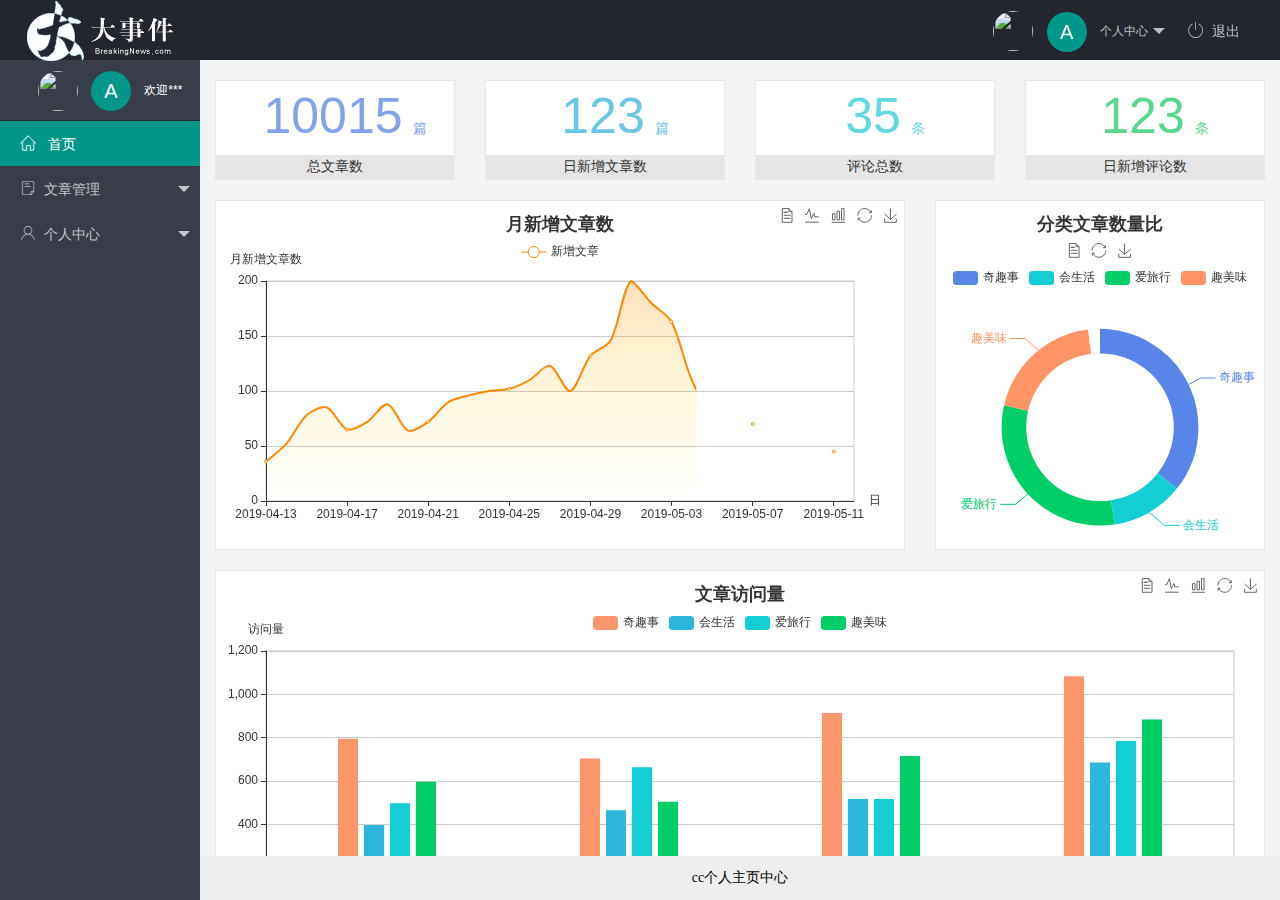
==== commit a5d5901c: "完成个人中心功能开发" ====
--- a/index.html
+++ b/index.html
@@ -30,9 +30,9 @@
                         个人中心
                     </a>
                     <dl class="layui-nav-child">
-                        <dd><a href="">基本资料</a></dd>
-                        <dd><a href="">更换头像</a></dd>
-                        <dd><a href="">重置密码</a></dd>
+                        <dd><a href="./user/user_info.html" target="fm">基本资料</a></dd>
+                        <dd><a href="./user/user_avatar.html" target="fm">更换头像</a></dd>
+                        <dd><a href="./user/user_pwd.html" target="fm">重置密码</a></dd>
                     </dl>
                 </li>
                 <li class="layui-nav-item">
@@ -68,9 +68,12 @@
                     <li class="layui-nav-item">
                         <a href="javascript:;"><span class="iconfont icon-user"></span>个人中心</a>
                         <dl class="layui-nav-child">
-                            <dd><a href="javascript:;"><i class="layui-icon layui-icon-user"></i>基本资料</a></dd>
-                            <dd><a href="javascript:;"><i class="layui-icon layui-icon-release"></i>更换头像</a></dd>
-                            <dd><a href="javascript:;"><i class="layui-icon layui-icon-set-fill"></i>重置密码</a></dd>
+                            <dd><a href="./user/user_info.html" target="fm"><i
+                                        class="layui-icon layui-icon-user"></i>基本资料</a></dd>
+                            <dd><a href="./user/user_avatar.html" target="fm"><i
+                                        class="layui-icon layui-icon-release"></i>更换头像</a></dd>
+                            <dd><a href="./user/user_pwd.html" target="fm"><i
+                                        class="layui-icon layui-icon-set-fill"></i>重置密码</a></dd>
                         </dl>
                     </li>
                 </ul>
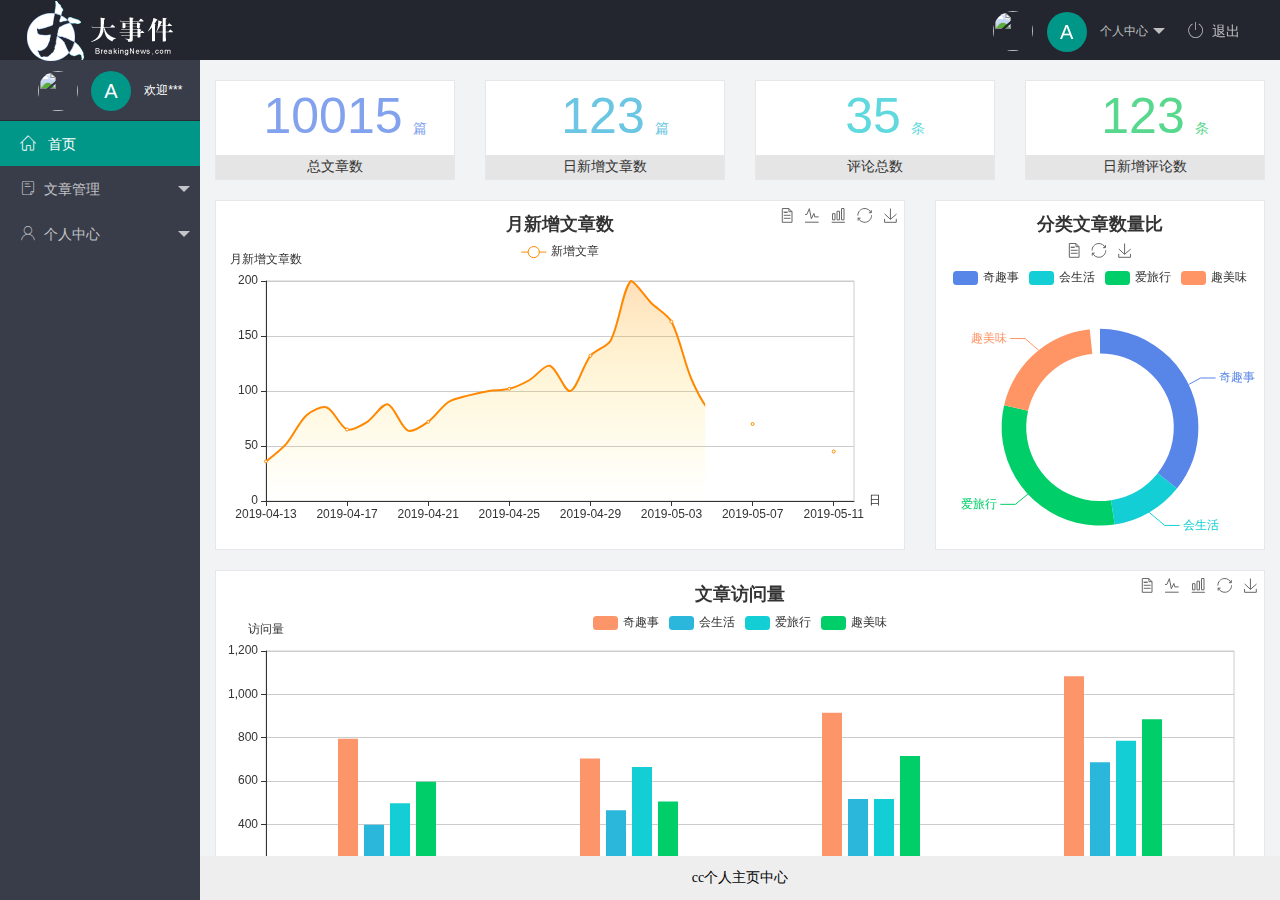
==== commit 70fa8ce0: "完成文章管理相关功能的开发" ====
--- a/index.html
+++ b/index.html
@@ -60,9 +60,12 @@
                     <li class="layui-nav-item">
                         <a class="" href="javascript:;"><span class="iconfont icon-16"></span>文章管理</a>
                         <dl class="layui-nav-child">
-                            <dd><a href="javascript:;"><i class="layui-icon layui-icon-form"></i>文章类别</a></dd>
-                            <dd><a href="javascript:;"><i class="layui-icon layui-icon-template-1"></i>文章列表</a></dd>
-                            <dd><a href="javascript:;"><i class="layui-icon layui-icon-edit"></i>发布文章</a></dd>
+                            <dd><a href="./article/art_cate.html" target="fm"><i
+                                        class="layui-icon layui-icon-form"></i>文章类别</a></dd>
+                            <dd><a href="./article/art_list.html" target="fm"><i
+                                        class="layui-icon layui-icon-template-1"></i>文章列表</a></dd>
+                            <dd><a href="./article/art_pub.html" target="fm"><i
+                                        class="layui-icon layui-icon-edit"></i>发布文章</a></dd>
                         </dl>
                     </li>
                     <li class="layui-nav-item">
